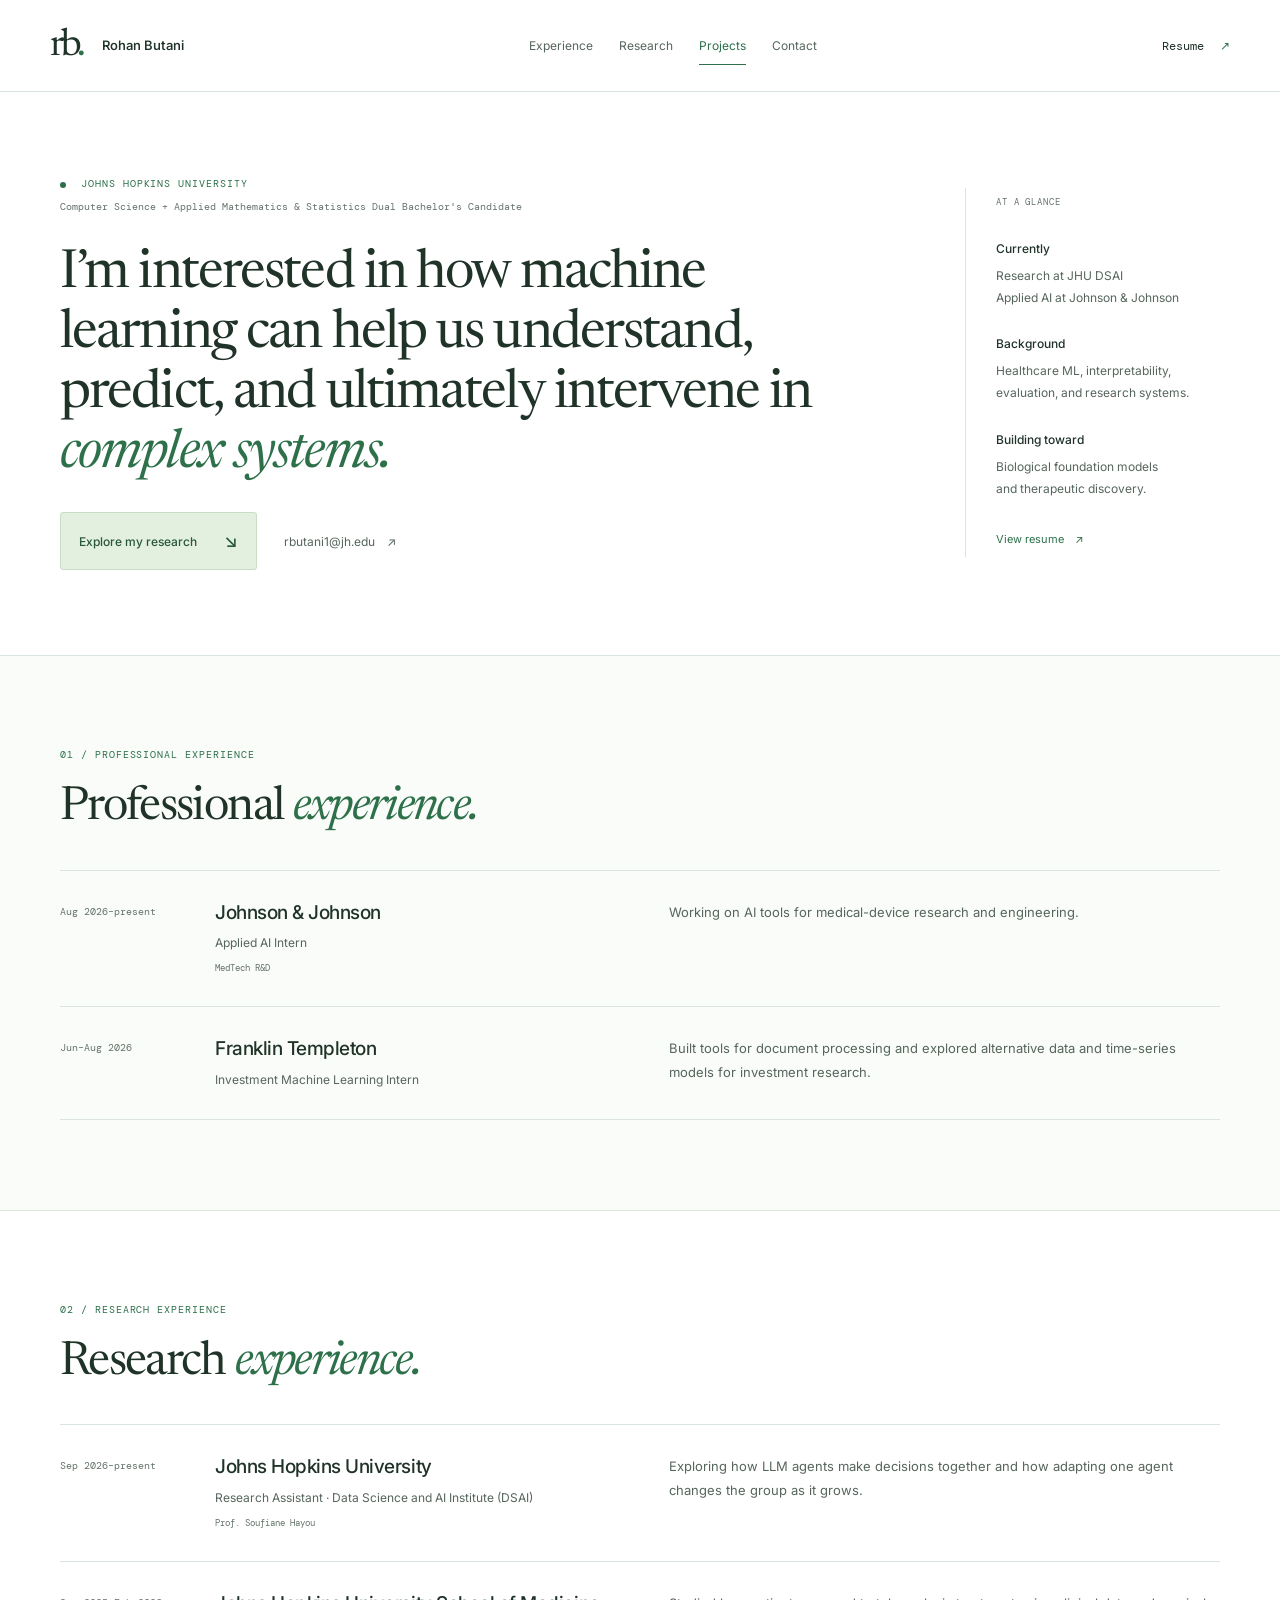
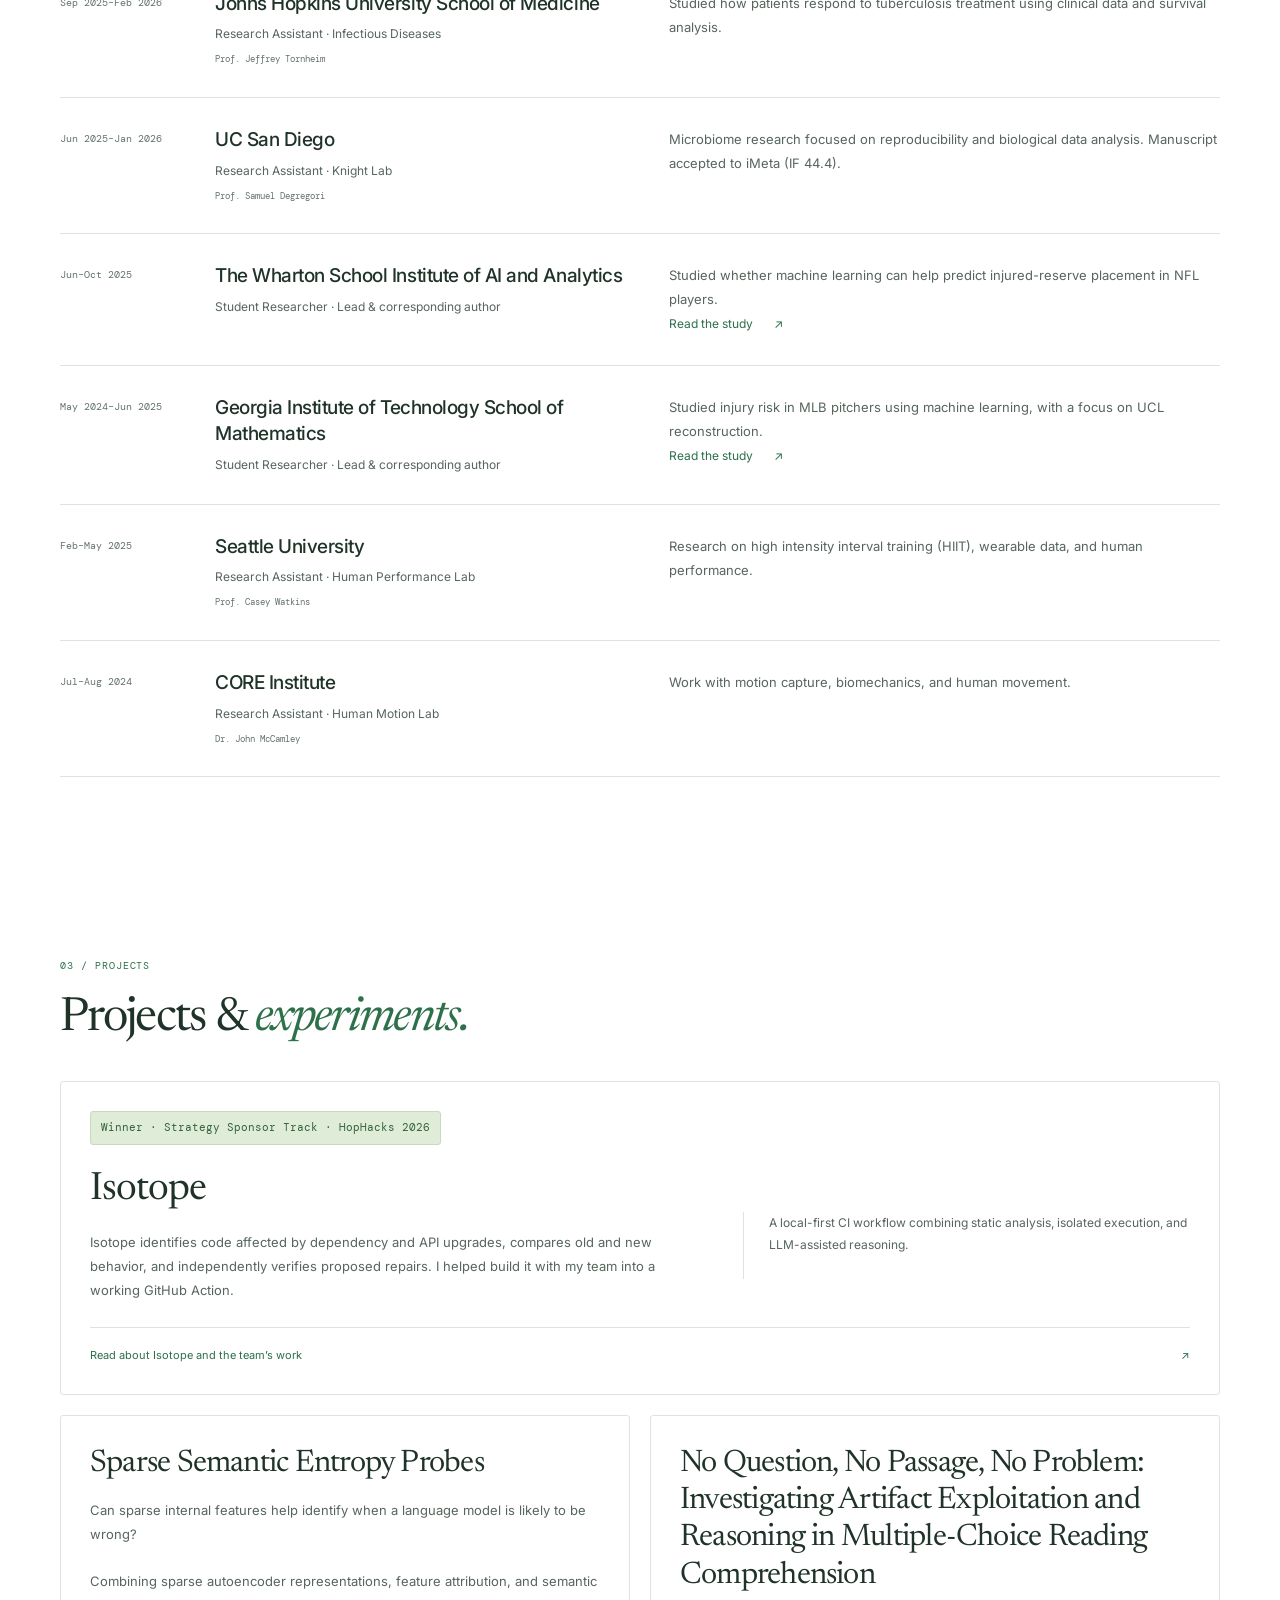
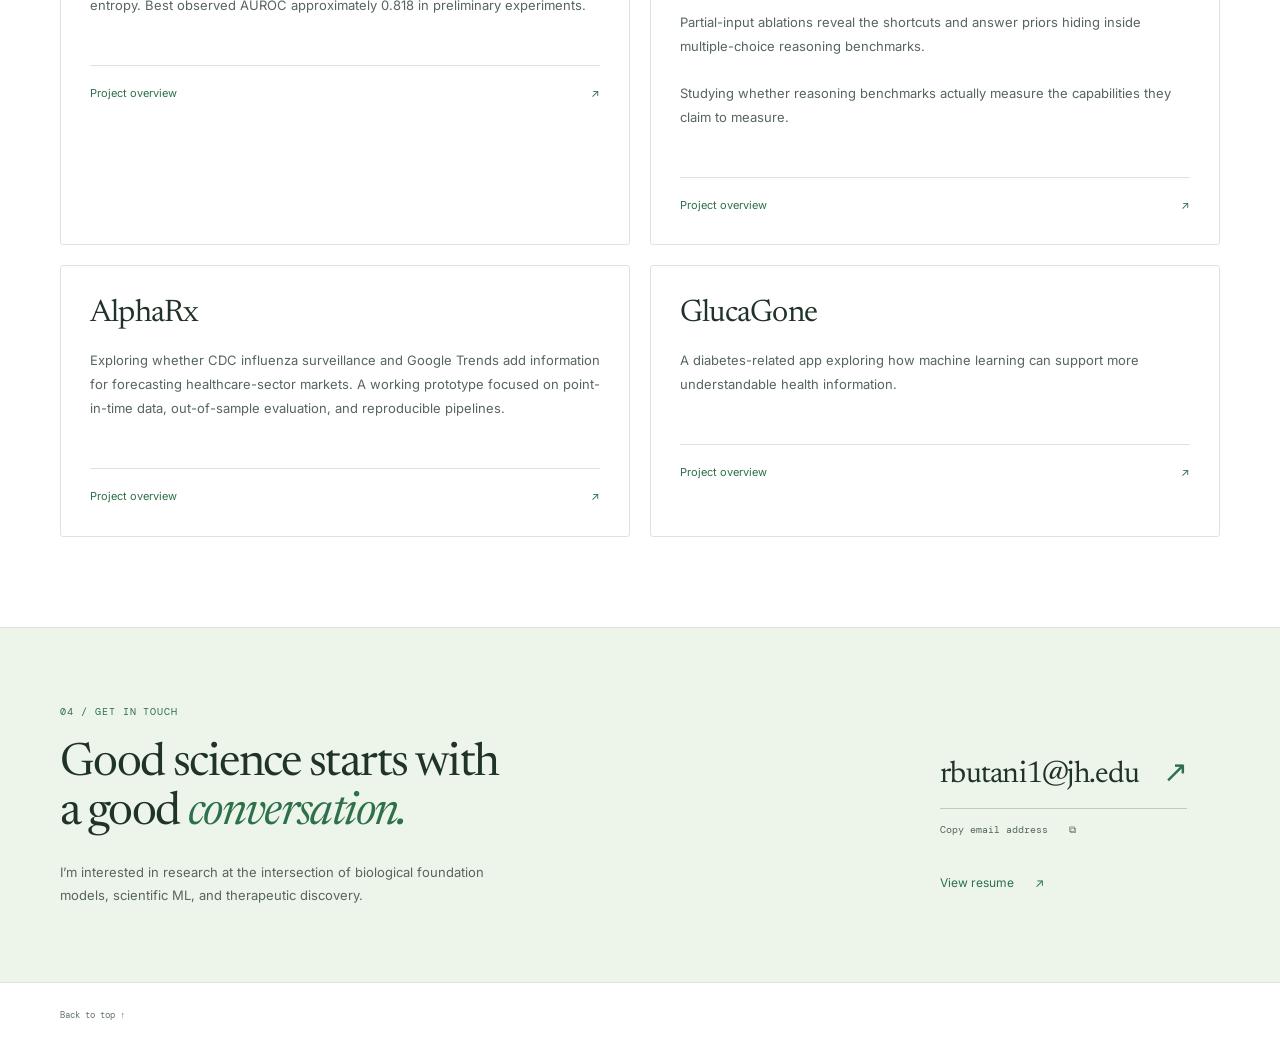
==== index.html @ 7f0767ca "Remove project status labels and match Isotope card background" ====
<!doctype html>
<html lang="en">
<head>
  <meta charset="utf-8">
  <meta name="viewport" content="width=device-width, initial-scale=1">
  <meta name="theme-color" content="#ffffff">
  <meta name="description" content="Rohan Butani — Johns Hopkins researcher and ML engineer building toward biological foundation models, scientific machine learning, and AI-driven therapeutic discovery.">
  <meta property="og:title" content="Rohan Butani · Machine learning for scientific discovery">
  <meta property="og:description" content="Research and projects at the intersection of machine learning and biology.">
  <meta property="og:type" content="website">
  <title>Rohan Butani · Machine learning for scientific discovery</title>
  <link rel="icon" href="favicon.svg" type="image/svg+xml">
  <link rel="preconnect" href="https://fonts.googleapis.com">
  <link rel="preconnect" href="https://fonts.gstatic.com" crossorigin>
  <link href="https://fonts.googleapis.com/css2?family=DM+Mono:wght@400;500&family=Inter:wght@400;450;500;550;600;650&family=Newsreader:ital,wght@0,400;0,450;0,500;1,400;1,450&display=swap" rel="stylesheet">
  <link rel="stylesheet" href="styles.css">
  <script src="app.js" defer></script>
  <noscript><style>.filters,.copy-email,.menu-toggle{display:none}@media(max-width:680px){.site-header{height:auto;flex-wrap:wrap;padding-block:15px}.main-nav{display:flex;position:static;order:3;width:100%;flex-wrap:wrap;box-shadow:none}.main-nav a{padding:6px 8px}.cv-link{margin-left:auto}}</style></noscript>
</head>
<body>
  <a class="skip-link" href="#main">Skip to content</a>
  <header class="site-header">
    <a class="identity" href="./" aria-label="Rohan Butani home"><span class="monogram">rb<span>.</span></span><span class="identity-text">Rohan Butani</span></a>
    <button class="menu-toggle" type="button" aria-expanded="false" aria-controls="main-nav">Menu <span>+</span></button>
    <nav class="main-nav" id="main-nav" aria-label="Main navigation"><a href="#professional-experience">Experience</a><a href="#experience">Research</a><a href="#projects">Projects</a><a href="#contact">Contact</a></nav>
    <a class="resume-link" href="Rohan_Butani_Research_Resume.pdf" target="_blank" rel="noopener">Resume <span aria-hidden="true">↗</span></a>
  </header>

  <main id="main">
    <section class="hero section-wrap" aria-labelledby="hero-title">
      <div class="hero-copy">
        <p class="eyebrow institution"><span class="status-dot"></span> Johns Hopkins University</p>
        <p class="hero-discipline mono">Computer Science + Applied Mathematics & Statistics Dual Bachelor's Candidate</p>
        <h1 id="hero-title">I’m interested in how machine learning can help us understand, predict, and ultimately intervene in <em>complex systems.</em></h1>
        <div class="hero-actions"><a class="button button-primary" href="#experience">Explore my research <span aria-hidden="true">↘</span></a><a class="email-link" href="mailto:rbutani1@jh.edu">rbutani1@jh.edu <span aria-hidden="true">↗</span></a></div>
      </div>
      <aside class="hero-profile" aria-label="At a glance">
        <p class="eyebrow">At a glance</p>
        <div><h2>Currently</h2><p>Research at JHU DSAI<br>Applied AI at Johnson & Johnson</p></div>
        <div><h2>Background</h2><p>Healthcare ML, interpretability,<br>evaluation, and research systems.</p></div>
        <div><h2>Building toward</h2><p>Biological foundation models<br>and therapeutic discovery.</p></div>
        <a href="Rohan_Butani_Research_Resume.pdf" target="_blank" rel="noopener">View resume <span aria-hidden="true">↗</span></a>
      </aside>
    </section>

    <section class="section professional-section" id="professional-experience" aria-labelledby="professional-title"><div class="section-wrap">
      <div class="section-intro"><div><p class="eyebrow section-label">01 / Professional experience</p><h2 id="professional-title">Professional <em>experience.</em></h2></div></div>
      <div class="timeline">
        <article class="timeline-item"><div class="timeline-date mono">Aug 2026–present</div><div class="timeline-org"><h3>Johnson & Johnson</h3><p>Applied AI Intern</p><span class="mono">MedTech R&D</span></div><div class="timeline-description"><p>Working on AI tools for medical-device research and engineering.</p></div></article>
        <article class="timeline-item"><div class="timeline-date mono">Jun–Aug 2026</div><div class="timeline-org"><h3>Franklin Templeton</h3><p>Investment Machine Learning Intern</p></div><div class="timeline-description"><p>Built tools for document processing and explored alternative data and time-series models for investment research.</p></div></article>
      </div>
    </div></section>

    <section class="section section-wrap" id="experience" aria-labelledby="research-experience-title">
      <div class="section-intro"><div><p class="eyebrow section-label">02 / Research experience</p><h2 id="research-experience-title">Research <em>experience.</em></h2></div></div>
      <div class="timeline">
        <article class="timeline-item"><div class="timeline-date mono">Sep 2026–present</div><div class="timeline-org"><h3>Johns Hopkins University</h3><p>Research Assistant · Data Science and AI Institute (DSAI)</p><span class="mono">Prof. Soufiane Hayou</span></div><div class="timeline-description"><p>Exploring how LLM agents make decisions together and how adapting one agent changes the group as it grows.</p></div></article>
        <article class="timeline-item"><div class="timeline-date mono">Sep 2025–Feb 2026</div><div class="timeline-org"><h3>Johns Hopkins University School of Medicine</h3><p>Research Assistant · Infectious Diseases</p><span class="mono">Prof. Jeffrey Tornheim</span></div><div class="timeline-description"><p>Studied how patients respond to tuberculosis treatment using clinical data and survival analysis.</p></div></article>
        <article class="timeline-item"><div class="timeline-date mono">Jun 2025–Jan 2026</div><div class="timeline-org"><h3>UC San Diego</h3><p>Research Assistant · Knight Lab</p><span class="mono">Prof. Samuel Degregori</span></div><div class="timeline-description"><p>Microbiome research focused on reproducibility and biological data analysis. Manuscript accepted to iMeta (IF 44.4).</p></div></article>
        <article class="timeline-item"><div class="timeline-date mono">Jun–Oct 2025</div><div class="timeline-org"><h3>The Wharton School Institute of AI and Analytics</h3><p>Student Researcher · Lead & corresponding author</p></div><div class="timeline-description"><p>Studied whether machine learning can help predict injured-reserve placement in NFL players.</p><p><a class="text-link" href="work/nfl/">Read the study <span aria-hidden="true">↗</span></a></p></div></article>
        <article class="timeline-item"><div class="timeline-date mono">May 2024–Jun 2025</div><div class="timeline-org"><h3>Georgia Institute of Technology School of Mathematics</h3><p>Student Researcher · Lead & corresponding author</p></div><div class="timeline-description"><p>Studied injury risk in MLB pitchers using machine learning, with a focus on UCL reconstruction.</p><p><a class="text-link" href="work/ucl/">Read the study <span aria-hidden="true">↗</span></a></p></div></article>
        <article class="timeline-item"><div class="timeline-date mono">Feb–May 2025</div><div class="timeline-org"><h3>Seattle University</h3><p>Research Assistant · Human Performance Lab</p><span class="mono">Prof. Casey Watkins</span></div><div class="timeline-description"><p>Research on high intensity interval training (HIIT), wearable data, and human performance.</p></div></article>
        <article class="timeline-item"><div class="timeline-date mono">Jul–Aug 2024</div><div class="timeline-org"><h3>CORE Institute</h3><p>Research Assistant · Human Motion Lab</p><span class="mono">Dr. John McCamley</span></div><div class="timeline-description"><p>Work with motion capture, biomechanics, and human movement.</p></div></article>
      </div>
    </section>

    <section class="section section-wrap" id="projects" aria-labelledby="projects-title">
      <div class="section-intro"><div><p class="eyebrow section-label">03 / Projects</p><h2 id="projects-title">Projects & <em>experiments.</em></h2></div></div>
      <div class="build-grid">
        <a class="build-card build-featured" href="projects/isotope/">
          <div class="build-top"><span class="award">Winner · Strategy Sponsor Track · HopHacks 2026</span></div>
          <div><h3>Isotope</h3><p>Isotope identifies code affected by dependency and API upgrades, compares old and new behavior, and independently verifies proposed repairs. I helped build it with my team into a working GitHub Action.</p></div>
          <div class="build-details"><p>A local-first CI workflow combining static analysis, isolated execution, and LLM-assisted reasoning.</p></div>
          <span class="build-link">Read about Isotope and the team’s work <span aria-hidden="true">↗</span></span>
        </a>

        <a class="build-card" href="work/entropy/"><h3>Sparse Semantic Entropy Probes</h3><p>Can sparse internal features help identify when a language model is likely to be wrong?</p><p>Combining sparse autoencoder representations, feature attribution, and semantic entropy. Best observed AUROC approximately 0.818 in preliminary experiments.</p><span class="build-link">Project overview <span aria-hidden="true">↗</span></span></a>
        <a class="build-card" href="work/ablations/"><h3>No Question, No Passage, No Problem: Investigating Artifact Exploitation and Reasoning in Multiple-Choice Reading Comprehension</h3><p>Partial-input ablations reveal the shortcuts and answer priors hiding inside multiple-choice reasoning benchmarks.</p><p>Studying whether reasoning benchmarks actually measure the capabilities they claim to measure.</p><span class="build-link">Project overview <span aria-hidden="true">↗</span></span></a>
        <a class="build-card" href="projects/alpharx/"><h3>AlphaRx</h3><p>Exploring whether CDC influenza surveillance and Google Trends add information for forecasting healthcare-sector markets. A working prototype focused on point-in-time data, out-of-sample evaluation, and reproducible pipelines.</p><span class="build-link">Project overview <span aria-hidden="true">↗</span></span></a>
        <a class="build-card" href="projects/glucagone/"><h3>GlucaGone</h3><p>A diabetes-related app exploring how machine learning can support more understandable health information.</p><span class="build-link">Project overview <span aria-hidden="true">↗</span></span></a>
      </div>
    </section>

    <section class="section now-section" id="now" aria-labelledby="now-title" hidden><div class="section-wrap now-layout"><div class="now-intro"><p class="eyebrow section-label">04 / Now <span class="status-dot"></span></p><h2 id="now-title">Currently <em>learning.</em></h2><p>What I’m learning and building right now. A record of direction, alongside the completed work.</p><div class="now-stamp mono"><span class="status-dot"></span> Field notes / September 2026</div><p class="now-context">On a gap/co-op period in 2026.<br>Johns Hopkins · expected graduation May 2028.</p></div><div class="now-items"><article><span class="mono">01</span><div><h3>Biological foundation models</h3><p>Protein sequence and structure representations, embeddings, probing, adaptation, and evaluation.</p></div><span class="now-marker" aria-hidden="true">↗</span></article><article><span class="mono">02</span><div><h3>Generative modeling for biology</h3><p>Diffusion, flow matching, constrained sampling, inverse folding, and the objectives behind useful designs.</p></div><span class="now-marker" aria-hidden="true">↗</span></article><article><span class="mono">03</span><div><h3>Scientific compute</h3><p>Running multi-agent experiments on JHU-ARCH with GPU allocation, distributed inference, and reproducible evaluation workflows.</p></div><span class="now-marker" aria-hidden="true">↗</span></article><article><span class="mono">04</span><div><h3>Developing research taste</h3><p>Reading for assumptions, evaluation design, failure modes, and the experiment that should come next.</p></div><span class="now-marker" aria-hidden="true">↗</span></article></div></div></section>

    <section class="section section-wrap" id="notes" aria-labelledby="notes-title" hidden><div class="section-intro"><div><p class="eyebrow section-label">06 / Research notebook</p><h2 id="notes-title">Things worth <em>explaining.</em></h2></div><p class="intro-description">Working notes on papers, representations, and questions I want to understand more deeply.</p></div><div class="notes-grid"><a class="note-card" href="notes/protein-language-models/"><span class="eyebrow">Note 001 <span>Concept sketch</span></span><h3>What does a protein language model actually learn?</h3><p>Sequence statistics, evolutionary constraints, and what it means for a representation to be useful.</p><span class="note-bottom mono">Biological foundation models <b>↗</b></span></a><a class="note-card" href="notes/prediction-intervention/"><span class="eyebrow">Note 002 <span>Concept sketch</span></span><h3>From prediction to intervention in biological ML</h3><p>When does a better prediction become a better experiment, hypothesis, or therapeutic decision?</p><span class="note-bottom mono">AI for therapeutics <b>↗</b></span></a><a class="note-card" href="notes/interpretability-biology/"><span class="eyebrow">Note 003 <span>Research question</span></span><h3>Mechanistic interpretability outside language models</h3><p>Which ideas from sparse features and representation probing might transfer to biological models?</p><span class="note-bottom mono">Interpretability <b>↗</b></span></a></div><details class="other-questions"><summary><span class="eyebrow">Another open thread</span> How does adaptation propagate through multi-agent systems? <span aria-hidden="true">+</span></summary><p>At JHU DSAI with Prof. Soufiane Hayou, I’m designing experiments to study how targeted agent adaptations propagate through group decision-making and information diffusion, and how those effects change with communication protocols and agent population size.</p></details></section>



    <section class="contact-section" id="contact" aria-labelledby="contact-title"><div class="section-wrap"><p class="eyebrow section-label">04 / Get in touch</p><div class="contact-layout"><div><h2 id="contact-title">Good science starts with<br>a good <em>conversation.</em></h2><p>I’m interested in research at the intersection of biological foundation models, scientific ML, and therapeutic discovery.</p></div><div class="contact-actions"><a href="mailto:rbutani1@jh.edu" class="contact-email">rbutani1@jh.edu <span aria-hidden="true">↗</span></a><button class="copy-email mono" type="button">Copy email address <span aria-hidden="true">⧉</span></button><span class="copy-feedback" role="status"></span><a href="Rohan_Butani_Research_Resume.pdf" target="_blank" rel="noopener" class="text-link">View resume <span aria-hidden="true">↗</span></a></div></div></div></section>
  </main>
  <footer class="site-footer section-wrap"><a href="#main">Back to top ↑</a></footer>
</body>
</html>
---- styles.css ----
:root {
  --bg: #ffffff;
  --bg-soft: #f4f8f3;
  --panel: #edf5eb;
  --text: #203329;
  --muted: #56665c;
  --dim: #647369;
  --mint: #2d704a;
  --line: #dce5dd;
  --serif: 'Newsreader', Georgia, serif;
  --sans: 'Inter', Arial, sans-serif;
  --mono: 'DM Mono', monospace;
}
* { box-sizing: border-box; }
[hidden] { display: none !important; }
html { scroll-behavior: smooth; scroll-padding-top: 95px; }
body { margin: 0; background: var(--bg); color: var(--text); font: 14px/1.75 var(--sans); -webkit-font-smoothing: antialiased; }
a { color: inherit; text-decoration: none; }
button { border: 0; background: none; color: inherit; font: inherit; cursor: pointer; }
a, button { -webkit-tap-highlight-color: transparent; }
::selection { background: #dcefd6; color: var(--text); }
:focus-visible { outline: 2px solid var(--mint); outline-offset: 5px; }
h1, h2, h3, p { margin: 0; }
h1, h2 { font-family: var(--serif); font-weight: 400; letter-spacing: -.035em; line-height: 1.08; }
h2 { font-size: 47px; }
h3 { font-size: 20px; font-weight: 500; line-height: 1.4; letter-spacing: -.025em; }
em { color: var(--mint); font-weight: 400; }
.section-wrap { width: min(1160px, calc(100% - 100px)); margin-inline: auto; }
.section { padding-block: 90px; }
.eyebrow, .mono, .tags { font-family: var(--mono); font-weight: 400; }
.eyebrow { font-size: 10px; text-transform: uppercase; letter-spacing: .095em; line-height: 1.7; }
.mono { font-size: 11px; }
.muted { color: var(--muted); }
.section-label { color: var(--mint); margin-bottom: 20px; }
.status-dot { display: inline-block; width: 6px; height: 6px; border-radius: 50%; background: var(--mint); vertical-align: middle; margin-right: 8px; }
.skip-link { position: fixed; z-index: 100; top: -100px; left: 20px; padding: 12px 20px; background: var(--panel); color: var(--text); }
.skip-link:focus { top: 12px; }

/* Navigation */
.site-header { height: 92px; padding-inline: 50px; display: flex; align-items: center; justify-content: space-between; gap: 25px; position: sticky; top: 0; z-index: 20; background: #fffffff5; backdrop-filter: blur(12px); border-bottom: 1px solid var(--line); }
.identity { display: flex; align-items: center; gap: 15px; white-space: nowrap; }
.monogram { font: 38px/1 var(--serif); letter-spacing: -4px; padding-right: 5px; }
.monogram span { color: var(--mint); }
.identity-text { font-size: 13px; font-weight: 550; line-height: 1.7; }
.identity-text small { display: block; color: var(--dim); font: 9px/1.5 var(--mono); }
.main-nav { display: flex; align-items: center; gap: 26px; }
.main-nav a { padding: 8px 0; color: var(--muted); font-size: 12px; border-bottom: 1px solid transparent; }
.main-nav a:hover, .main-nav a.active { color: var(--mint); border-color: var(--mint); }
.resume-link { font: 12px var(--mono); }
.resume-link span { color: var(--mint); margin-left: 9px; }
.menu-toggle { display: none; }

/* Introduction */
.hero { display: grid; grid-template-columns: minmax(0, 1fr) 255px; align-items: center; gap: 80px; padding-block: 83px 85px; }
.institution { color: var(--mint); }
.hero-discipline { font-size: 10px; color: var(--dim); margin-top: 6px; }
.hero h1 { font-size: clamp(50px, 4.2vw, 60px); line-height: 1.12; margin: 28px 0 24px; max-width: 770px; }
.hero h1 em { display: inline; }
.hero-description { max-width: 640px; color: var(--muted); font-size: 15px; line-height: 1.85; }
.hero-actions { display: flex; align-items: center; flex-wrap: wrap; gap: 27px; margin-top: 28px; }
.button { display: inline-flex; align-items: center; gap: 27px; padding: 12px 18px; border: 1px solid #c9dec5; font-size: 12px; font-weight: 500; border-radius: 3px; }
.button-primary { background: #e4f0df; color: #27583b; }
.button-primary:hover { background: #d6e9cf; }
.button span { font-size: 18px; }
.email-link { font-size: 12px; color: var(--muted); }
.email-link span { margin-left: 9px; }
.hero-direction { margin-top: 28px; padding-left: 15px; border-left: 2px solid #bad5b2; }
.hero-direction .eyebrow { font-size: 9px; color: var(--dim); }
.hero-direction p { font-size: 12px; margin-top: 4px; }
.hero-direction p span { padding-inline: 4px; color: var(--mint); }
.hero-profile { border-left: 1px solid var(--line); padding: 6px 0 6px 30px; }
.hero-profile > .eyebrow { color: var(--dim); font-size: 9px; margin-bottom: 29px; }
.hero-profile > div { margin-bottom: 26px; }
.hero-profile h2 { font: 500 12px/1.5 var(--sans); letter-spacing: 0; margin-bottom: 7px; }
.hero-profile p { font-size: 12px; color: var(--muted); line-height: 1.85; }
.hero-profile > a { font-size: 11px; color: var(--mint); }
.hero-profile > a span { margin-left: 8px; }

/* Research and projects */
.section-intro { display: flex; align-items: flex-end; justify-content: space-between; gap: 55px; margin-bottom: 36px; }
.intro-description { max-width: 360px; color: var(--muted); font-size: 13px; line-height: 1.85; }
.work-section { border-block: 1px solid var(--line); background: var(--bg-soft); }
.filter-bar { display: flex; align-items: center; justify-content: space-between; gap: 20px; margin-bottom: 22px; padding-bottom: 18px; border-bottom: 1px solid var(--line); }
.filters { display: flex; gap: 8px; }
.filter { padding: 7px 13px; border: 1px solid transparent; color: var(--muted); border-radius: 3px; font-size: 11px; }
.filter.active { color: var(--mint); background: #e1eedc; border-color: #c7ddc0; }
.filter:hover { color: var(--mint); }
.filter span { font: 9px var(--mono); margin-left: 7px; }
#work-count { font-size: 10px; color: var(--dim); }
.work-grid { display: grid; grid-template-columns: 1fr 1fr; gap: 20px; }
.project-card { display: block; border: 1px solid var(--line); background: var(--bg); border-radius: 3px; transition: border-color .2s, box-shadow .2s; }
.project-card:hover { border-color: #9cbd99; box-shadow: 0 4px 16px #20332906; }
.project-card[hidden] { display: none; }
.project-content { padding: 29px; }
.project-top { display: flex; align-items: center; justify-content: space-between; gap: 18px; margin-bottom: 23px; }
.project-top .eyebrow { font-size: 9px; color: var(--mint); letter-spacing: .06em; }
.project-arrow { color: var(--mint); font-size: 21px; line-height: 1; }
.project-content h3 { font: 400 29px/1.18 var(--serif); letter-spacing: -.025em; margin-bottom: 17px; }
.project-content > p { font-size: 13px; color: var(--muted); line-height: 1.85; margin-bottom: 23px; }
.project-metrics { display: flex; flex-wrap: wrap; gap: 32px; padding-block: 4px 22px; }
.project-metrics strong { font: 400 26px/1 var(--serif); }
.project-metrics strong span { font-size: 18px; }
.project-metrics small { display: block; color: var(--dim); font-size: 10px; margin-top: 7px; }
.tags { display: flex; flex-wrap: wrap; gap: 6px; color: var(--muted); font-size: 9px; line-height: 1.5; }
.tags span { padding: 4px 7px; background: #f5f8f3; border: 1px solid var(--line); border-radius: 2px; }
.metric-note { display: block; color: var(--dim); font-size: 10px; margin-top: 12px; }
.build-grid { display: grid; grid-template-columns: 1fr 1fr; gap: 20px; }
.build-card { display: flex; flex-direction: column; border: 1px solid var(--line); padding: 29px; border-radius: 3px; transition: border-color .2s; }
.build-card:hover { border-color: #8eae87; }
.build-top { display: flex; justify-content: space-between; align-items: center; flex-wrap: wrap; gap: 12px; margin-bottom: 22px; }
.build-top .eyebrow { font-size: 9px; color: var(--mint); }
.build-card h3 { font: 400 31px/1.2 var(--serif); margin-bottom: 16px; }
.build-card p { color: var(--muted); font-size: 13px; line-height: 1.85; margin-bottom: 23px; }
.build-card .tags { margin-top: auto; }
.build-link { display: flex; justify-content: space-between; margin-top: 25px; padding-top: 18px; border-top: 1px solid var(--line); font-size: 11px; color: var(--mint); }
.build-featured { grid-column: 1 / -1; background: var(--bg); display: grid; grid-template-columns: 1.35fr 1fr; column-gap: 50px; }
.build-featured .build-top { grid-column: 1 / -1; }
.build-featured h3 { font-size: 39px; }
.build-featured .award { font: 11px/1.6 var(--mono); color: #32633d; background: #dfecd8; border: 1px solid #c7dabe; padding: 7px 10px; border-radius: 3px; }
.build-featured p { max-width: 630px; }
.build-featured .build-details { align-self: center; padding-left: 25px; border-left: 1px solid var(--line); }
.build-featured .build-details p { font-size: 12px; }
.build-featured .build-link { grid-column: 1 / -1; margin-top: 2px; }

/* Research and professional experience */
.timeline { border-top: 1px solid var(--line); }
.timeline-item { display: grid; grid-template-columns: 125px 1fr 1.3fr; gap: 30px; padding: 29px 0; border-bottom: 1px solid var(--line); }
.timeline-date { color: var(--dim); padding-top: 3px; font-size: 10px; }
.current-label { display: block; color: var(--mint); margin-top: 7px; font-size: 9px; }
.timeline-org h3 { font-size: 19px; margin-bottom: 6px; }
.timeline-org p { color: var(--muted); font-size: 12px; }
.timeline-org > .mono { display: block; color: var(--dim); font-size: 9px; margin-top: 8px; }
.timeline-description p { color: var(--muted); font-size: 13px; line-height: 1.85; }
.timeline-description .subtle { margin-top: 9px; font-size: 12px; }
.timeline-description .tags { margin-top: 12px; }
.professional-section { border-block: 1px solid var(--line); background: #fafcf9; }

/* Learning and notebook */
.now-section { background: var(--bg-soft); border-block: 1px solid var(--line); }
.now-layout { display: grid; grid-template-columns: 1fr 1.4fr; gap: 75px; }
.now-intro h2 { font-size: 49px; max-width: 320px; }
.now-intro > p:not(.eyebrow) { max-width: 310px; color: var(--muted); font-size: 13px; margin-top: 23px; }
.now-stamp { margin-top: 28px; color: var(--mint); font-size: 10px; }
.now-intro p.now-context { font: 10px/1.9 var(--mono); color: var(--dim); margin-top: 17px; }
.now-items article { display: grid; grid-template-columns: 23px 1fr 14px; gap: 18px; padding: 23px 0; border-bottom: 1px solid var(--line); }
.now-items article:first-child { padding-top: 0; }
.now-items article > .mono { color: var(--dim); font-size: 10px; padding-top: 3px; }
.now-items h3 { font-size: 18px; margin-bottom: 8px; }
.now-items p { font-size: 13px; color: var(--muted); margin-bottom: 11px; }
.now-topics { font-size: 9px; color: var(--dim); }
.now-marker { color: var(--mint); }
.notes-grid { display: grid; grid-template-columns: repeat(3, 1fr); gap: 27px; }
.note-card { display: flex; flex-direction: column; padding: 22px 0; border-block: 1px solid var(--line); }
.note-card:hover { border-color: var(--mint); }
.note-card > .eyebrow { display: flex; justify-content: space-between; gap: 10px; color: var(--mint); font-size: 9px; margin-bottom: 24px; }
.note-card > .eyebrow > span { color: var(--dim); text-transform: none; letter-spacing: 0; }
.note-card h3 { font: 400 27px/1.2 var(--serif); letter-spacing: -.02em; margin-bottom: 15px; }
.note-card p { color: var(--muted); font-size: 12px; line-height: 1.85; margin-bottom: 25px; }
.note-bottom { display: flex; justify-content: space-between; gap: 12px; margin-top: auto; font-size: 9px; color: var(--dim); }
.note-bottom b { font-size: 17px; font-weight: 400; color: var(--mint); }
.other-questions { margin-top: 30px; padding: 20px 0; border-bottom: 1px solid var(--line); }
summary { list-style: none; cursor: pointer; }
summary::-webkit-details-marker { display: none; }
.other-questions summary { display: flex; align-items: center; gap: 25px; font-size: 12px; color: var(--muted); }
.other-questions summary .eyebrow { font-size: 9px; color: var(--dim); flex-shrink: 0; }
.other-questions summary > span:last-child { margin-left: auto; color: var(--mint); font-size: 18px; }
.other-questions[open] summary > span:last-child { transform: rotate(45deg); }
.other-questions p { max-width: 780px; font-size: 13px; color: var(--muted); margin-top: 22px; }
.manifesto { padding-block: 55px; border-block: 1px solid var(--line); }
.manifesto > .eyebrow { color: var(--dim); }
.manifesto blockquote { max-width: 940px; margin: 22px 0; font: 400 32px/1.4 var(--serif); letter-spacing: -.02em; }
.manifesto-signature { color: var(--dim); font-size: 10px; }
.manifesto-signature span { padding-inline: 10px; }
.foundations { display: grid; grid-template-columns: 1fr 1fr; gap: 70px; }
.foundations h3 { font-size: 23px; margin-bottom: 14px; }
.foundations p { font-size: 13px; color: var(--muted); margin-bottom: 15px; }
.foundations .mono { font-size: 10px; }
.foundations .education-interests { font-size: 12px; color: var(--dim); margin-top: 21px; }
.toolkit { display: grid; gap: 22px; }
.toolkit .eyebrow { display: block; font-size: 9px; color: var(--dim); margin-bottom: 7px; }
.toolkit p { margin: 0; font-size: 12px; }

/* Contact */
.contact-section { border-block: 1px solid var(--line); background: var(--panel); padding-block: 75px; }
.contact-layout { display: flex; justify-content: space-between; align-items: center; gap: 60px; }
.contact-layout h2 { font-size: 46px; }
.contact-layout p { max-width: 450px; color: var(--muted); font-size: 13px; margin-top: 22px; }
.contact-actions { min-width: 280px; display: flex; flex-direction: column; align-items: flex-start; }
.contact-email { font: 30px/1.5 var(--serif); letter-spacing: -.025em; border-bottom: 1px solid #b9ceb3; padding-bottom: 10px; white-space: nowrap; }
.contact-email span { margin-left: 18px; color: var(--mint); }
.copy-email { color: var(--muted); font-size: 10px; padding: 12px 0; }
.copy-email span { margin-left: 15px; }
.copy-feedback { min-height: 22px; max-width: 300px; color: var(--mint); font-size: 10px; }
.text-link { color: var(--mint); font-size: 12px; }
.text-link span { margin-left: 18px; }
.site-footer { display: flex; align-items: center; justify-content: space-between; gap: 25px; padding-block: 25px; color: var(--dim); font: 9px/1.6 var(--mono); }

/* Project and notebook pages */
.detail-nav { color: var(--muted); font-size: 12px; }
.detail-main { max-width: 920px; min-height: 70vh; padding-block: 55px 80px; }
.back-link { display: inline-block; margin-bottom: 40px; color: var(--muted); font: 11px var(--mono); }
.back-link:hover { color: var(--mint); }
.detail-main h1 { font-size: 62px; max-width: 870px; margin: 22px 0; }
.detail-subtitle { font-size: 17px; color: var(--muted); max-width: 750px; line-height: 1.85; }
.detail-meta { display: flex; flex-wrap: wrap; gap: 12px 30px; color: var(--dim); font: 11px/1.7 var(--mono); padding: 22px 0; margin: 30px 0; border-block: 1px solid var(--line); }
.detail-body { max-width: 750px; }
.detail-body h2 { font: 500 23px/1.4 var(--sans); letter-spacing: -.025em; margin: 35px 0 16px; }
.detail-body p, .detail-body li { font-size: 14px; line-height: 1.9; color: var(--muted); }
.detail-body p { margin-bottom: 17px; }
.detail-body strong { color: var(--text); font-weight: 550; }
.detail-body ul, .detail-body ol { padding-left: 22px; }
.detail-body li { padding-left: 5px; margin-bottom: 9px; }
.detail-body a { color: var(--mint); text-decoration: underline; text-underline-offset: 4px; overflow-wrap: anywhere; }
.detail-body blockquote { font: 26px/1.5 var(--serif); margin: 28px 0; padding: 15px 24px; border-left: 2px solid #abcba0; background: var(--bg-soft); }
.detail-body .callout { padding: 22px; margin: 25px 0; background: var(--bg-soft); border: 1px solid var(--line); }
.detail-body .callout p:last-child { margin-bottom: 0; }
.detail-body table { width: 100%; border-collapse: collapse; font-size: 13px; margin: 22px 0; }
.detail-body th, .detail-body td { padding: 12px 10px; text-align: left; border-bottom: 1px solid var(--line); }
.detail-body th { font-weight: 500; }
.detail-body td { color: var(--muted); }
.detail-body code { font: 12px var(--mono); color: var(--mint); overflow-wrap: anywhere; }
.detail-end { display: flex; justify-content: space-between; flex-wrap: wrap; gap: 22px; margin-top: 50px; padding-top: 25px; border-top: 1px solid var(--line); }
.detail-end a { font-size: 12px; color: var(--mint); }

/* Curriculum vitae */
.cv-main { max-width: 900px; padding-block: 50px 80px; }
.cv-top { display: flex; justify-content: space-between; align-items: flex-start; gap: 20px; }
.cv-main h1 { font-size: 62px; margin: 15px 0; }
.cv-main .cv-lead { color: var(--muted); font-size: 15px; }
.cv-main .cv-contact { color: var(--mint); font-size: 12px; margin-top: 15px; }
.cv-main h2 { font: 12px/1.4 var(--mono); text-transform: uppercase; letter-spacing: .08em; color: var(--mint); padding-bottom: 15px; border-bottom: 1px solid var(--line); margin: 35px 0 22px; }
.cv-entry { margin-bottom: 25px; }
.cv-entry h3 { font-size: 17px; }
.cv-entry p { color: var(--muted); font-size: 13px; margin-top: 6px; }
.cv-entry .cv-date { color: var(--dim); font: 11px/1.8 var(--mono); }
.print-button { flex-shrink: 0; border: 1px solid var(--line); background: var(--bg-soft); color: var(--mint); padding: 10px 15px; font-size: 11px; margin-top: 20px; }

@media (max-width: 1100px) {
  .section-wrap { width: calc(100% - 72px); }
  .site-header { padding-inline: 36px; gap: 20px; }
  .main-nav { gap: 20px; }
  .main-nav a { font-size: 11px; }
  .hero { gap: 40px; grid-template-columns: minmax(0, 1fr) 220px; }
  .hero h1 { font-size: 54px; }
  .hero-profile { padding-left: 24px; }
  .hero-profile p { font-size: 11px; }
  .timeline-item { grid-template-columns: 110px 1fr 1.2fr; gap: 22px; }
  .now-layout { gap: 45px; }
  .contact-layout { gap: 30px; }
  .contact-layout h2 { font-size: 40px; }
  .note-card h3 { font-size: 25px; }
}
@media (max-width: 850px) {
  .site-header { height: 80px; }
  .identity-text { display: none; }
  .hero { grid-template-columns: 1fr; gap: 40px; padding-block: 60px; }
  .hero h1 { max-width: 710px; font-size: 56px; }
  .hero-profile { display: grid; grid-template-columns: repeat(3, 1fr); gap: 20px; border-left: 0; border-top: 1px solid var(--line); padding: 25px 0 0; }
  .hero-profile > .eyebrow { grid-column: 1 / -1; margin: 0; }
  .hero-profile > div { margin: 0; }
  .hero-profile > a { grid-column: 1 / -1; }
  .section { padding-block: 70px; }
  h2 { font-size: 41px; }
  .section-intro { gap: 30px; }
  .intro-description { max-width: 290px; font-size: 12px; }
  .project-content, .build-card { padding: 24px; }
  .project-content h3 { font-size: 27px; }
  .project-top .eyebrow { font-size: 8px; }
  .tags { font-size: 8px; }
  .timeline-item { grid-template-columns: 100px 1fr; gap: 16px 25px; }
  .timeline-description { grid-column: 2; }
  .now-layout { gap: 35px; grid-template-columns: 1fr 1.2fr; }
  .now-intro h2 { font-size: 43px; }
  .notes-grid { gap: 20px; }
  .note-card > .eyebrow { flex-wrap: wrap; font-size: 8px; }
  .note-card h3 { font-size: 25px; }
  .note-bottom { font-size: 8px; }
  .contact-actions { min-width: 235px; }
  .contact-email { font-size: 26px; }
  .contact-email span { margin-left: 10px; }
  .detail-main h1 { font-size: 55px; }
}
@media (max-width: 680px) {
  html { scroll-padding-top: 85px; }
  .section-wrap { width: calc(100% - 40px); }
  .site-header { height: 75px; padding-inline: 20px; gap: 20px; }
  .identity { gap: 12px; }
  .identity-text { display: block; font-size: 12px; }
  .identity-text small { font-size: 8px; }
  .monogram { font-size: 34px; }
  .menu-toggle { display: block; margin-left: auto; padding: 10px 0; font: 10px var(--mono); }
  .menu-toggle span { color: var(--mint); margin-left: 4px; }
  .main-nav { display: none; position: absolute; left: 20px; right: 20px; top: 69px; padding: 12px; grid-template-columns: repeat(3, 1fr); gap: 4px; background: white; border: 1px solid var(--line); box-shadow: 0 12px 25px #2033290d; border-radius: 3px; }
  .main-nav.open { display: grid; }
  .main-nav a { padding: 12px 8px; font-size: 12px; }
  .resume-link { font-size: 11px; }
  .resume-link span { margin-left: 4px; }
  .hero { padding-block: 43px 48px; gap: 32px; }
  .institution { font-size: 9px; }
  .hero-discipline { font-size: 8px; }
  .hero h1 { font-size: clamp(40px, 9.5vw, 54px); margin-top: 25px; }
  .hero h1 em { display: inline; }
  .hero-description { font-size: 14px; }
  .hero-actions { gap: 20px; }
  .button { font-size: 11px; padding: 11px 14px; gap: 20px; }
  .email-link { font-size: 11px; }
  .hero-direction p { font-size: 11px; }
  .hero-profile { gap: 20px 18px; grid-template-columns: 1fr 1fr; }
  .hero-profile > div:last-of-type { grid-column: 1 / -1; }
  .hero-profile p { font-size: 12px; }
  .section { padding-block: 57px; }
  .section-label { font-size: 9px; margin-bottom: 17px; }
  h2 { font-size: 39px; }
  .section-intro { display: block; margin-bottom: 28px; }
  .intro-description { max-width: 460px; font-size: 13px; margin-top: 20px; }
  .filter-bar { gap: 10px; flex-wrap: wrap; }
  .filters { gap: 5px; }
  .filter { font-size: 10px; padding: 7px 10px; }
  #work-count { font-size: 9px; }
  .work-grid, .build-grid { grid-template-columns: 1fr; gap: 16px; }
  .project-content, .build-card { padding: 23px; }
  .project-top .eyebrow { font-size: 8px; }
  .project-content h3 { font-size: 28px; }
  .project-content > p { font-size: 13px; }
  .project-metrics { gap: 25px; }
  .project-metrics strong { font-size: 25px; }
  .project-metrics small { font-size: 9px; }
  .tags { font-size: 8px; }
  .build-featured { display: flex; }
  .build-featured .award { font-size: 9px; padding: 7px; }
  .build-featured .build-details { border: 0; padding: 0; align-self: stretch; }
  .build-featured .build-link { margin-top: 22px; }
  .build-top { gap: 14px; }
  .timeline-item { grid-template-columns: 1fr; gap: 11px; padding-block: 25px; }
  .timeline-date { display: flex; align-items: center; gap: 12px; padding: 0; }
  .current-label { margin: 0; }
  .timeline-description { grid-column: auto; }
  .timeline-org h3 { font-size: 20px; }
  .now-layout { grid-template-columns: 1fr; gap: 35px; }
  .now-intro h2 { max-width: none; font-size: 40px; }
  .now-intro > p:not(.eyebrow) { max-width: 430px; }
  .now-items article { gap: 12px; }
  .now-items h3 { font-size: 18px; }
  .notes-grid { grid-template-columns: 1fr; gap: 20px; }
  .note-card > .eyebrow { font-size: 9px; }
  .note-card h3 { font-size: 28px; }
  .note-card p { font-size: 13px; }
  .note-bottom { font-size: 9px; }
  .other-questions summary { flex-wrap: wrap; gap: 10px; position: relative; padding-right: 20px; }
  .other-questions summary .eyebrow { width: 100%; }
  .other-questions summary > span:last-child { position: absolute; right: 0; top: 10px; }
  .manifesto { padding-block: 40px; }
  .manifesto blockquote { font-size: 28px; }
  .manifesto-signature { font-size: 8px; }
  .manifesto-signature span { padding-inline: 5px; }
  .foundations { grid-template-columns: 1fr; gap: 28px; }
  .toolkit { border-top: 1px solid var(--line); padding-top: 27px; }
  .contact-section { padding-block: 55px; }
  .contact-layout { display: block; }
  .contact-layout h2 { font-size: 39px; }
  .contact-actions { margin-top: 32px; }
  .contact-email { font-size: 29px; }
  .contact-email span { margin-left: 30px; }
  .site-footer { flex-wrap: wrap; font-size: 8px; gap: 15px; }
  .footer-motto { display: none; }
  .site-footer > a { margin-left: auto; }
  .detail-nav { font-size: 10px; }
  .detail-main { padding-block: 35px 60px; }
  .back-link { font-size: 10px; margin-bottom: 30px; }
  .detail-main h1 { font-size: 43px; }
  .detail-subtitle { font-size: 15px; }
  .detail-meta { font-size: 10px; }
  .detail-body h2 { font-size: 21px; }
  .detail-body p, .detail-body li { font-size: 13px; }
  .detail-body blockquote { font-size: 24px; padding: 15px; }
  .detail-body th, .detail-body td { font-size: 12px; padding: 10px 7px; }
  .cv-main { padding-top: 30px; }
  .cv-top { display: block; }
  .cv-main h1 { font-size: 52px; }
}
@media (prefers-reduced-motion: reduce) {
  html { scroll-behavior: auto; }
  *, *::before, *::after { transition: none !important; animation: none !important; }
}
@media print {
  body { background: white; color: #111; }
  .site-header, .site-footer, .print-button, .skip-link { display: none; }
  .cv-main { width: 100%; max-width: none; padding: 0; }
  .cv-main h1 { font-size: 35px; }
  .cv-main h2 { font-size: 11px; color: #174936; margin: 24px 0 12px; border-color: #bbb; break-after: avoid; }
  .cv-main .eyebrow { color: #174936; }
  .cv-main .cv-lead { font-size: 12px; color: #333; }
  .cv-main .cv-contact, .cv-entry p, .cv-entry .cv-date { color: #333; font-size: 10px; }
  .cv-entry { break-inside: avoid; margin-bottom: 16px; }
  .cv-entry h3 { font-size: 13px; }
  .cv-top { display: block; }
  a { color: inherit; }
  @page { margin: 16mm; }
}
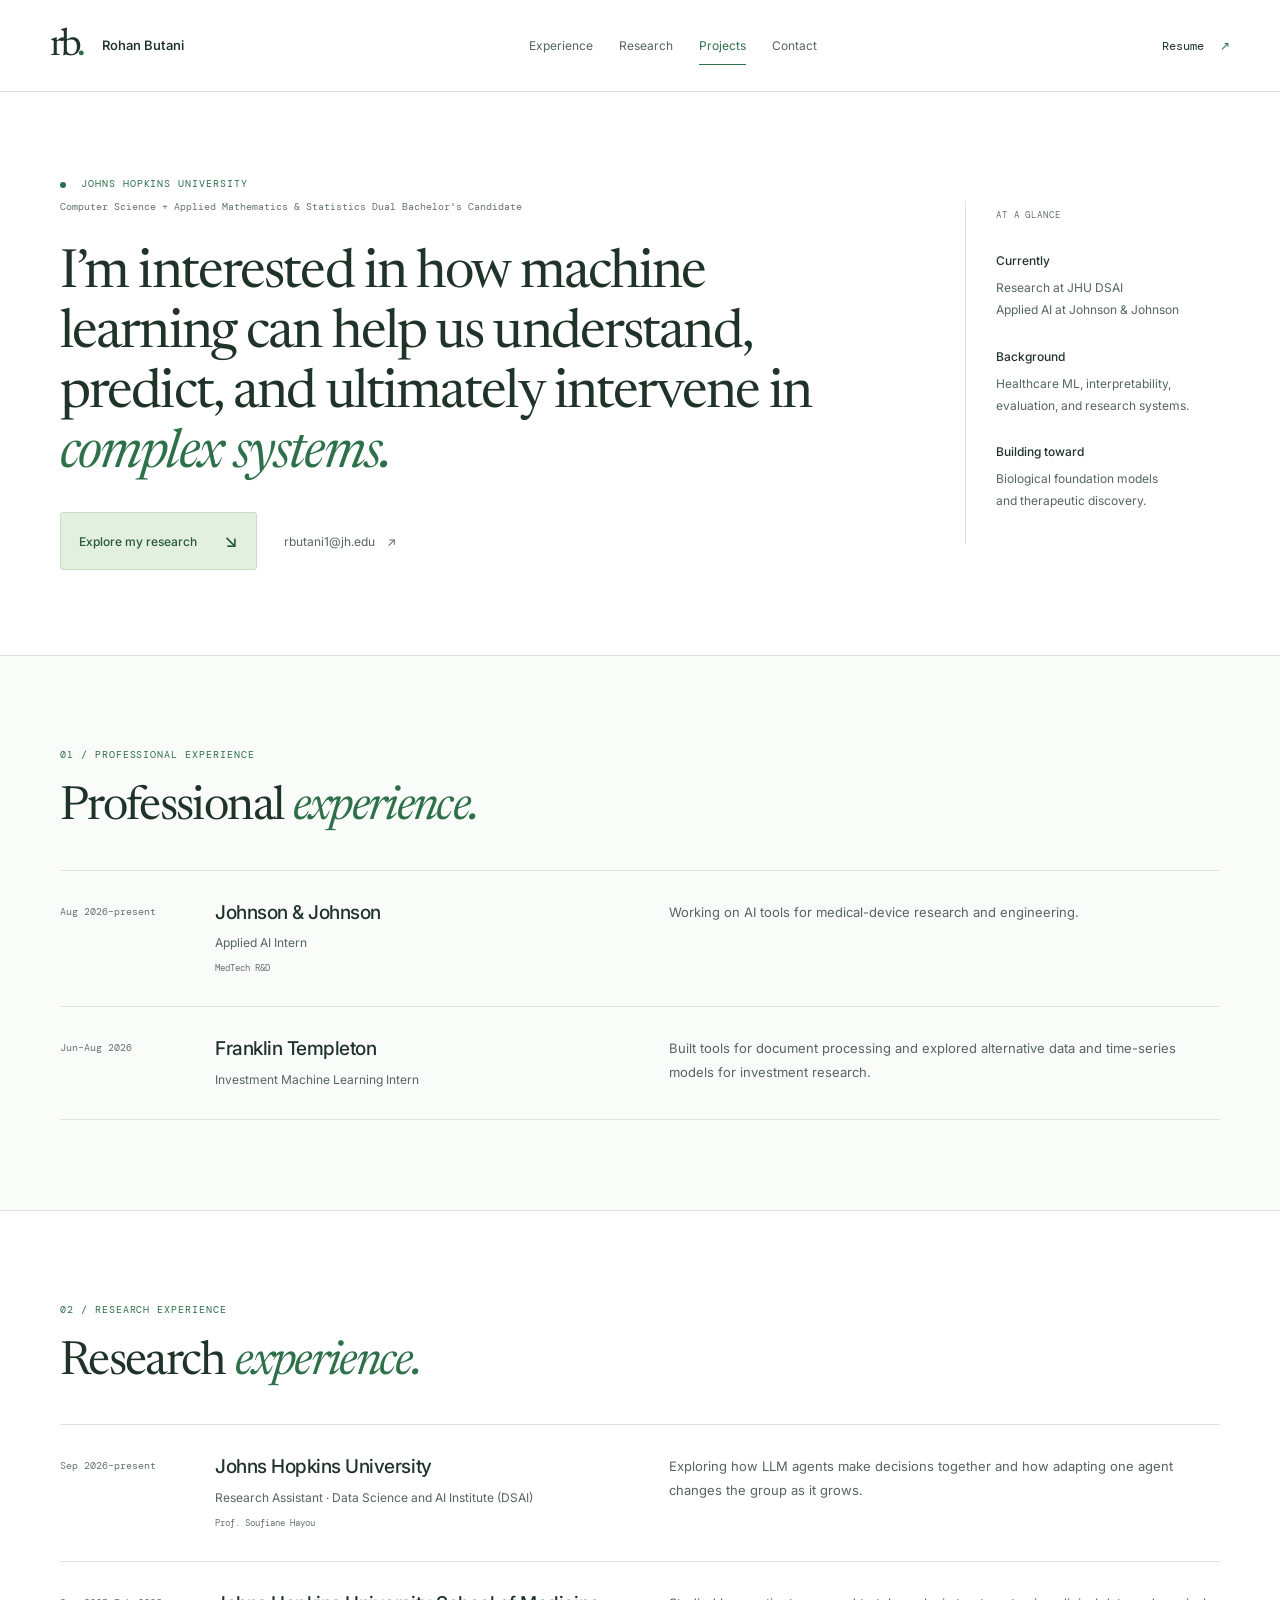
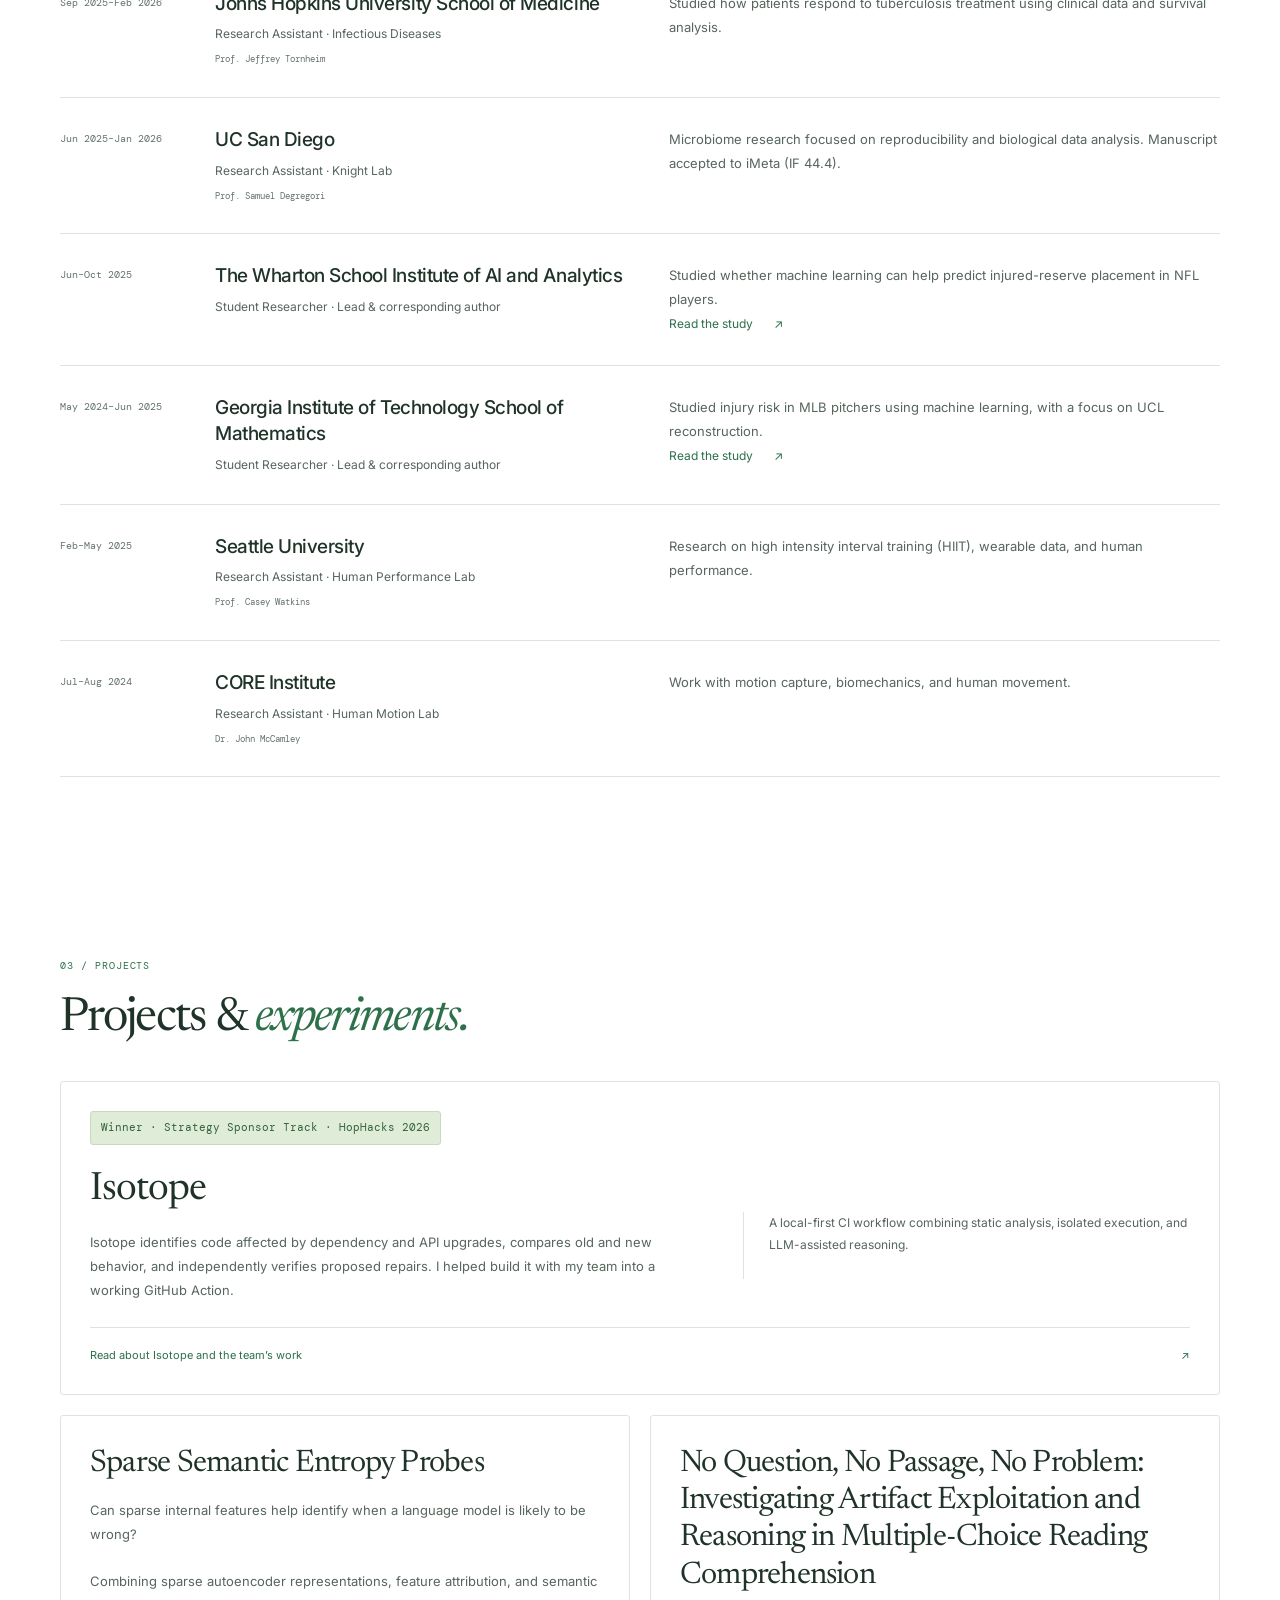
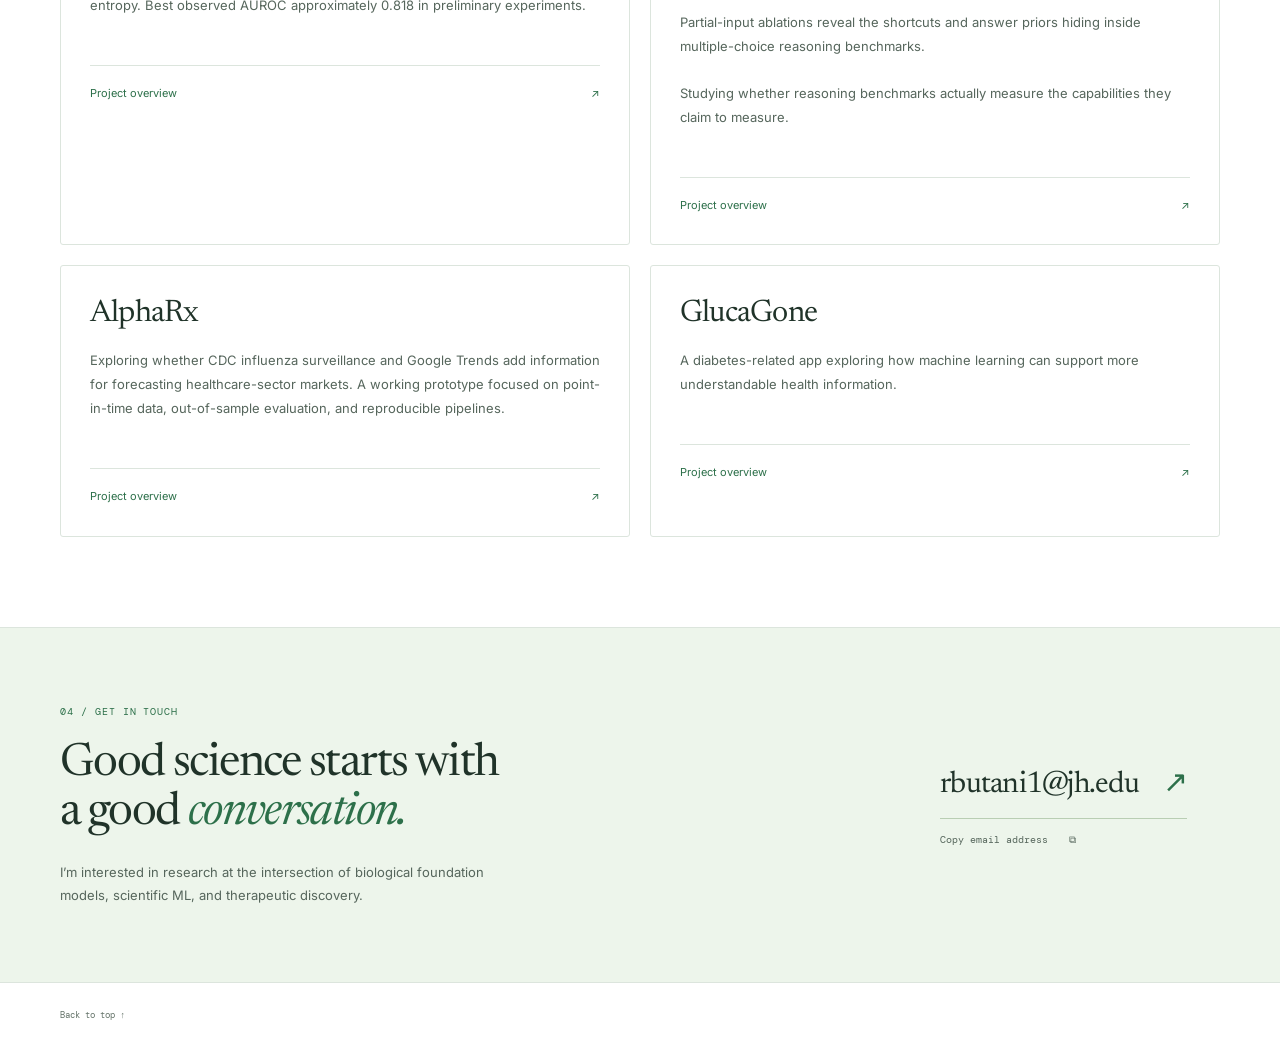
==== commit a507e3d5: "Remove duplicate homepage resume links" ====
--- a/index.html
+++ b/index.html
@@ -13,7 +13,7 @@
   <link rel="preconnect" href="https://fonts.googleapis.com">
   <link rel="preconnect" href="https://fonts.gstatic.com" crossorigin>
   <link href="https://fonts.googleapis.com/css2?family=DM+Mono:wght@400;500&family=Inter:wght@400;450;500;550;600;650&family=Newsreader:ital,wght@0,400;0,450;0,500;1,400;1,450&display=swap" rel="stylesheet">
-  <link rel="stylesheet" href="styles.css">
+  <link rel="stylesheet" href="styles.css?v=20260926-2">
   <script src="app.js" defer></script>
   <noscript><style>.filters,.copy-email,.menu-toggle{display:none}@media(max-width:680px){.site-header{height:auto;flex-wrap:wrap;padding-block:15px}.main-nav{display:flex;position:static;order:3;width:100%;flex-wrap:wrap;box-shadow:none}.main-nav a{padding:6px 8px}.cv-link{margin-left:auto}}</style></noscript>
 </head>
@@ -39,7 +39,6 @@
         <div><h2>Currently</h2><p>Research at JHU DSAI<br>Applied AI at Johnson & Johnson</p></div>
         <div><h2>Background</h2><p>Healthcare ML, interpretability,<br>evaluation, and research systems.</p></div>
         <div><h2>Building toward</h2><p>Biological foundation models<br>and therapeutic discovery.</p></div>
-        <a href="Rohan_Butani_Research_Resume.pdf" target="_blank" rel="noopener">View resume <span aria-hidden="true">↗</span></a>
       </aside>
     </section>
 
@@ -87,7 +86,7 @@
 
 
 
-    <section class="contact-section" id="contact" aria-labelledby="contact-title"><div class="section-wrap"><p class="eyebrow section-label">04 / Get in touch</p><div class="contact-layout"><div><h2 id="contact-title">Good science starts with<br>a good <em>conversation.</em></h2><p>I’m interested in research at the intersection of biological foundation models, scientific ML, and therapeutic discovery.</p></div><div class="contact-actions"><a href="mailto:rbutani1@jh.edu" class="contact-email">rbutani1@jh.edu <span aria-hidden="true">↗</span></a><button class="copy-email mono" type="button">Copy email address <span aria-hidden="true">⧉</span></button><span class="copy-feedback" role="status"></span><a href="Rohan_Butani_Research_Resume.pdf" target="_blank" rel="noopener" class="text-link">View resume <span aria-hidden="true">↗</span></a></div></div></div></section>
+    <section class="contact-section" id="contact" aria-labelledby="contact-title"><div class="section-wrap"><p class="eyebrow section-label">04 / Get in touch</p><div class="contact-layout"><div><h2 id="contact-title">Good science starts with<br>a good <em>conversation.</em></h2><p>I’m interested in research at the intersection of biological foundation models, scientific ML, and therapeutic discovery.</p></div><div class="contact-actions"><a href="mailto:rbutani1@jh.edu" class="contact-email">rbutani1@jh.edu <span aria-hidden="true">↗</span></a><button class="copy-email mono" type="button">Copy email address <span aria-hidden="true">⧉</span></button><span class="copy-feedback" role="status"></span></div></div></div></section>
   </main>
   <footer class="site-footer section-wrap"><a href="#main">Back to top ↑</a></footer>
 </body>
--- a/styles.css
+++ b/styles.css
@@ -105,7 +105,7 @@
 .tags span { padding: 4px 7px; background: #f5f8f3; border: 1px solid var(--line); border-radius: 2px; }
 .metric-note { display: block; color: var(--dim); font-size: 10px; margin-top: 12px; }
 .build-grid { display: grid; grid-template-columns: 1fr 1fr; gap: 20px; }
-.build-card { display: flex; flex-direction: column; border: 1px solid var(--line); padding: 29px; border-radius: 3px; transition: border-color .2s; }
+.build-card { background: var(--bg); display: flex; flex-direction: column; border: 1px solid var(--line); padding: 29px; border-radius: 3px; transition: border-color .2s; }
 .build-card:hover { border-color: #8eae87; }
 .build-top { display: flex; justify-content: space-between; align-items: center; flex-wrap: wrap; gap: 12px; margin-bottom: 22px; }
 .build-top .eyebrow { font-size: 9px; color: var(--mint); }
@@ -113,7 +113,7 @@
 .build-card p { color: var(--muted); font-size: 13px; line-height: 1.85; margin-bottom: 23px; }
 .build-card .tags { margin-top: auto; }
 .build-link { display: flex; justify-content: space-between; margin-top: 25px; padding-top: 18px; border-top: 1px solid var(--line); font-size: 11px; color: var(--mint); }
-.build-featured { grid-column: 1 / -1; background: var(--bg); display: grid; grid-template-columns: 1.35fr 1fr; column-gap: 50px; }
+.build-featured { grid-column: 1 / -1; display: grid; grid-template-columns: 1.35fr 1fr; column-gap: 50px; }
 .build-featured .build-top { grid-column: 1 / -1; }
 .build-featured h3 { font-size: 39px; }
 .build-featured .award { font: 11px/1.6 var(--mono); color: #32633d; background: #dfecd8; border: 1px solid #c7dabe; padding: 7px 10px; border-radius: 3px; }
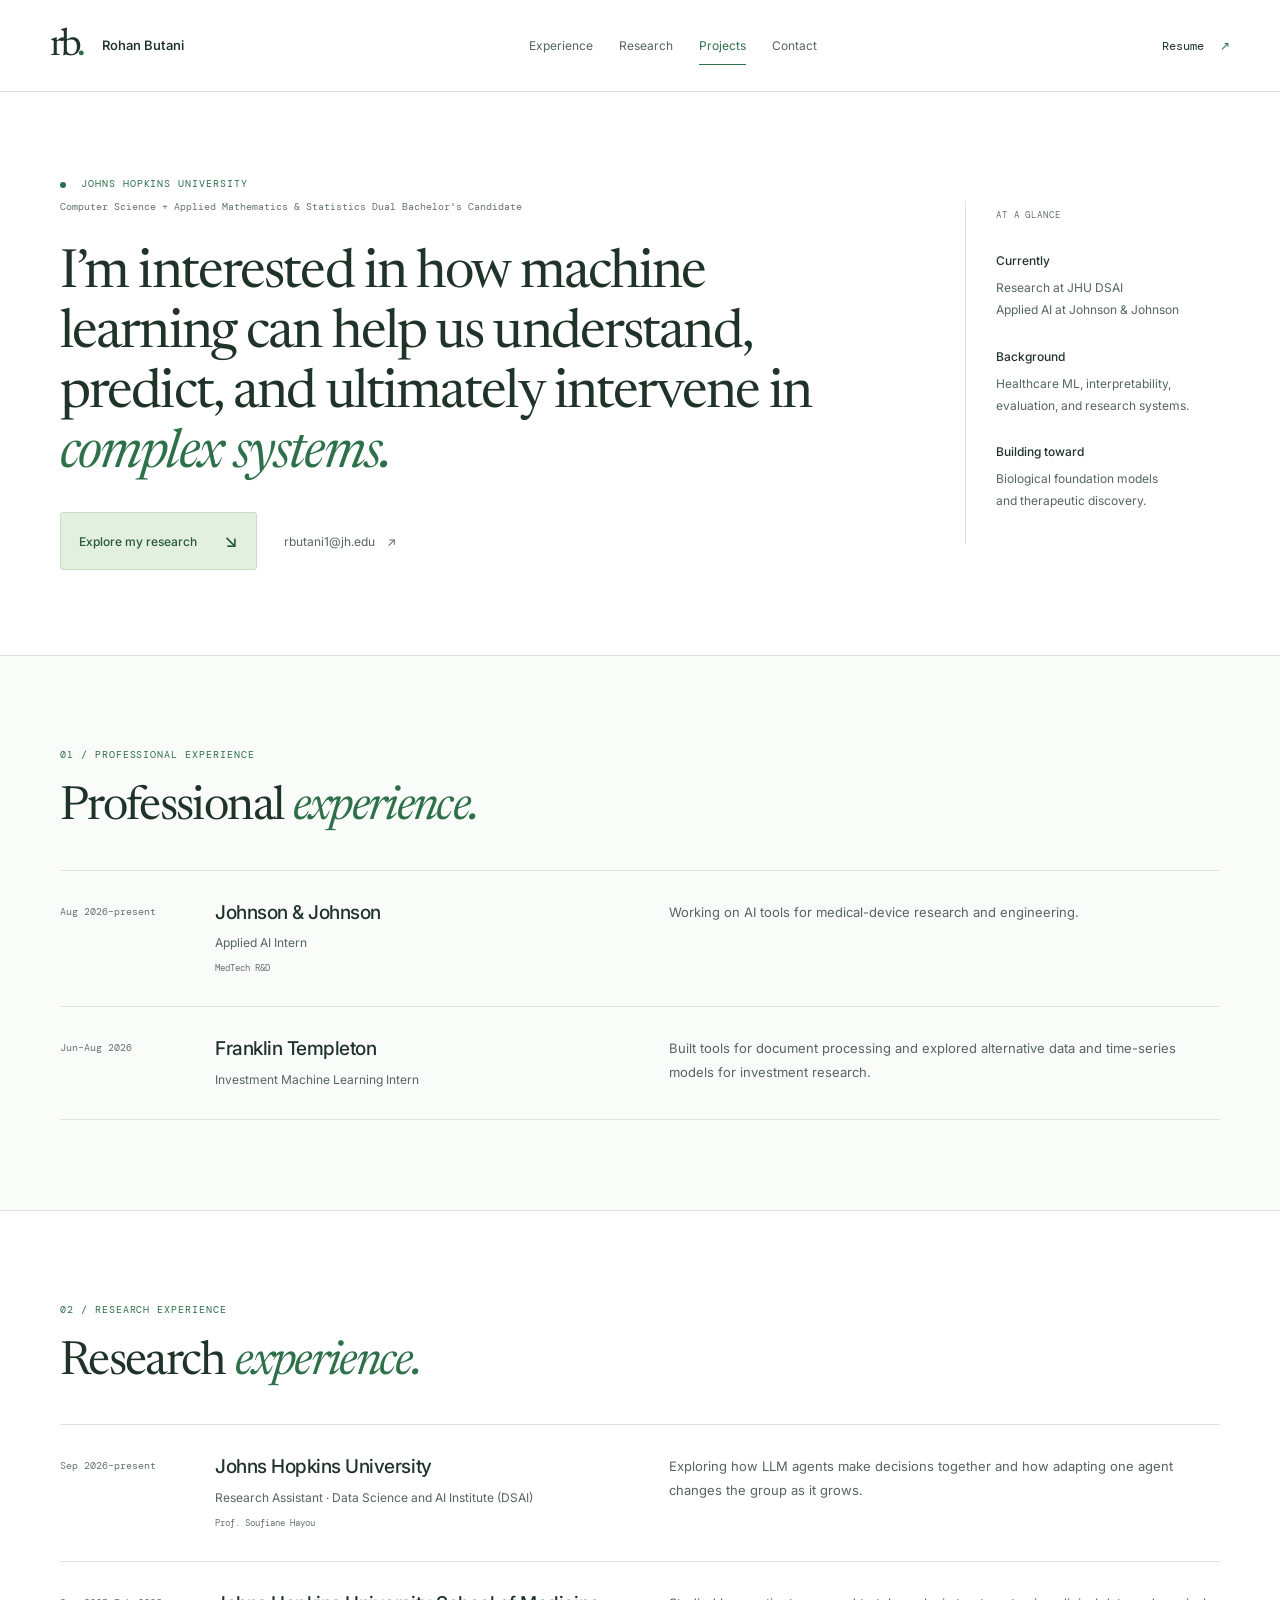
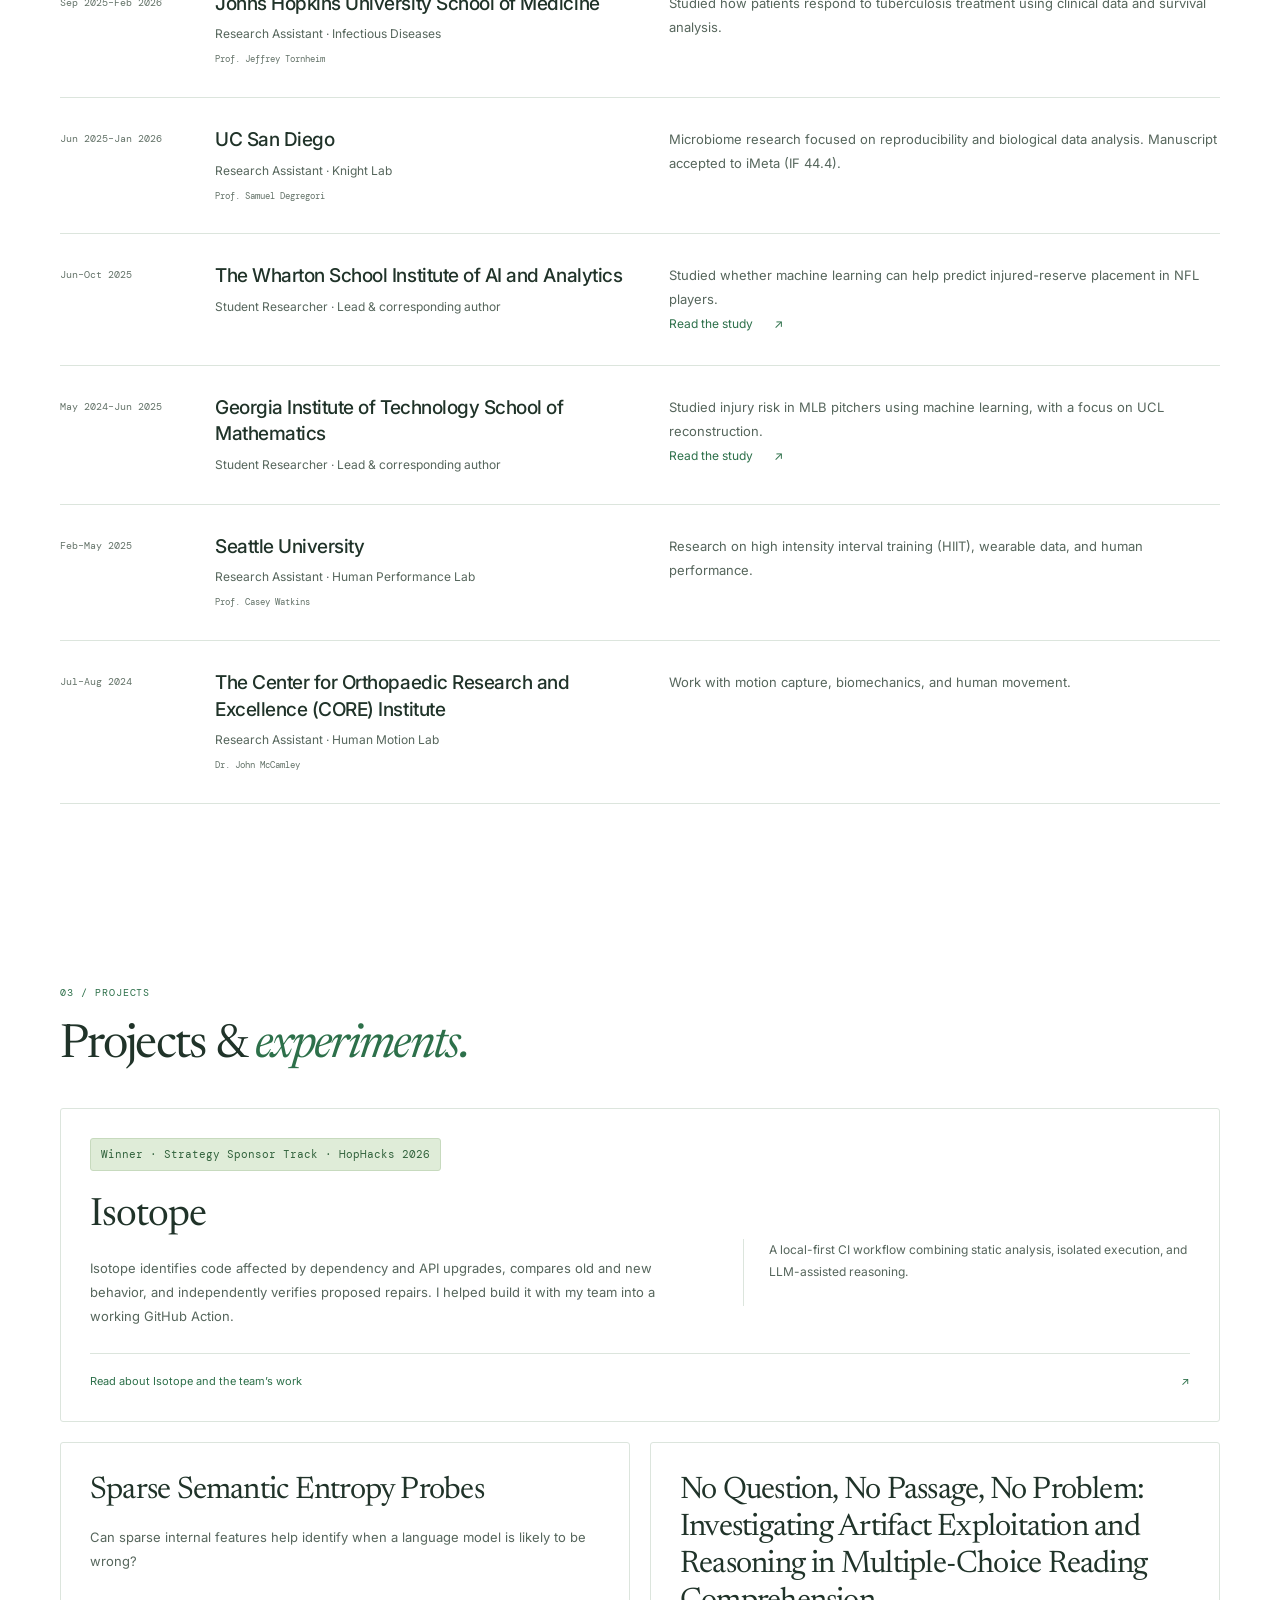
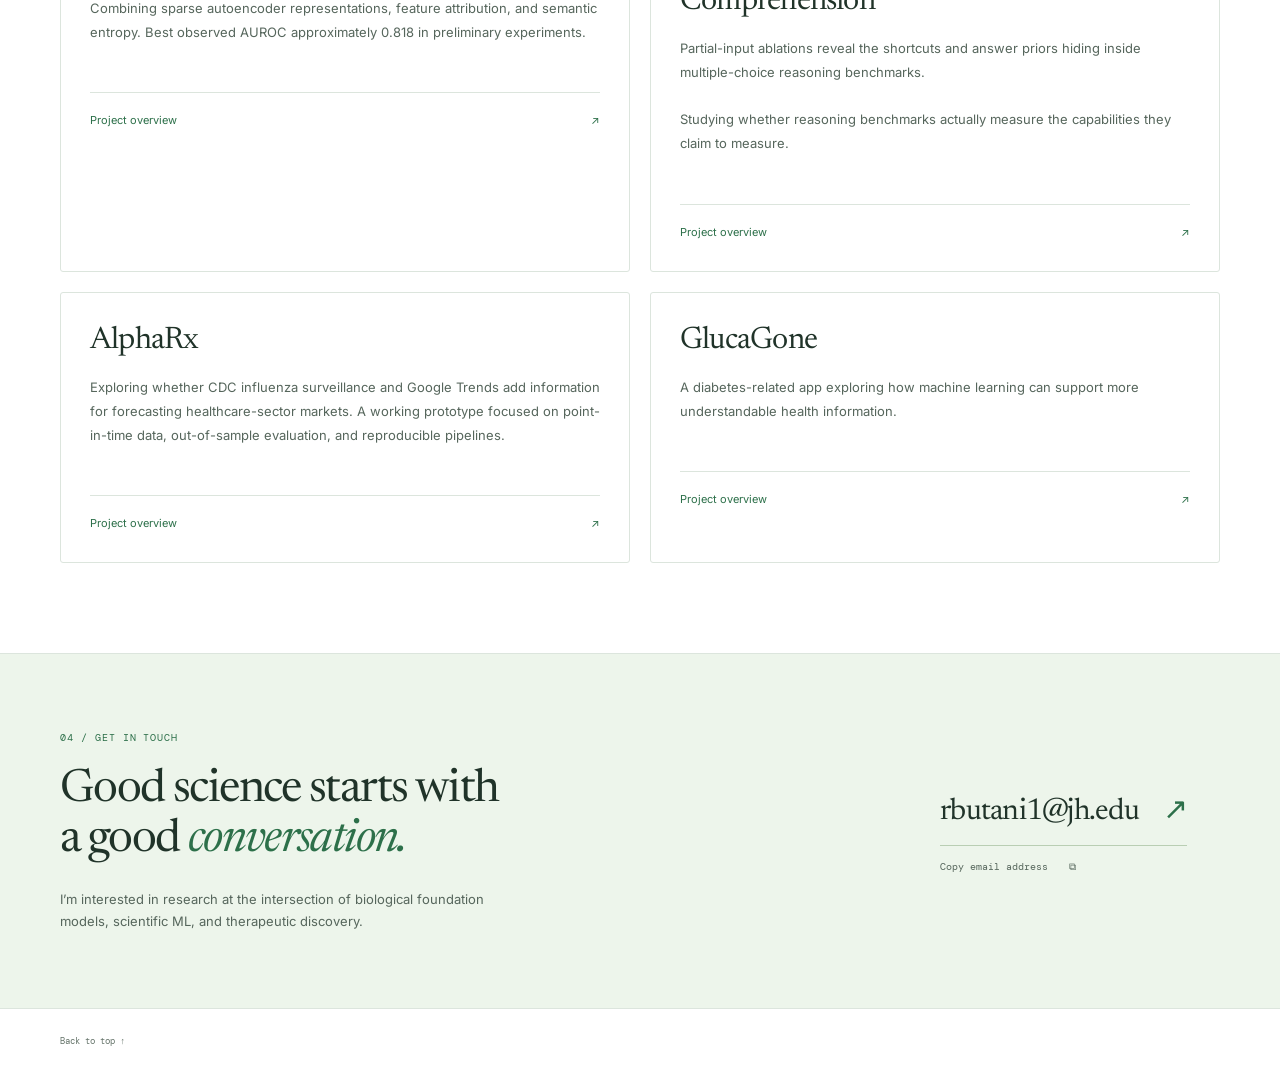
==== commit 4637c1b8: "Expand CORE Institute name in research experience" ====
--- a/index.html
+++ b/index.html
@@ -59,7 +59,7 @@
         <article class="timeline-item"><div class="timeline-date mono">Jun–Oct 2025</div><div class="timeline-org"><h3>The Wharton School Institute of AI and Analytics</h3><p>Student Researcher · Lead & corresponding author</p></div><div class="timeline-description"><p>Studied whether machine learning can help predict injured-reserve placement in NFL players.</p><p><a class="text-link" href="work/nfl/">Read the study <span aria-hidden="true">↗</span></a></p></div></article>
         <article class="timeline-item"><div class="timeline-date mono">May 2024–Jun 2025</div><div class="timeline-org"><h3>Georgia Institute of Technology School of Mathematics</h3><p>Student Researcher · Lead & corresponding author</p></div><div class="timeline-description"><p>Studied injury risk in MLB pitchers using machine learning, with a focus on UCL reconstruction.</p><p><a class="text-link" href="work/ucl/">Read the study <span aria-hidden="true">↗</span></a></p></div></article>
         <article class="timeline-item"><div class="timeline-date mono">Feb–May 2025</div><div class="timeline-org"><h3>Seattle University</h3><p>Research Assistant · Human Performance Lab</p><span class="mono">Prof. Casey Watkins</span></div><div class="timeline-description"><p>Research on high intensity interval training (HIIT), wearable data, and human performance.</p></div></article>
-        <article class="timeline-item"><div class="timeline-date mono">Jul–Aug 2024</div><div class="timeline-org"><h3>CORE Institute</h3><p>Research Assistant · Human Motion Lab</p><span class="mono">Dr. John McCamley</span></div><div class="timeline-description"><p>Work with motion capture, biomechanics, and human movement.</p></div></article>
+        <article class="timeline-item"><div class="timeline-date mono">Jul–Aug 2024</div><div class="timeline-org"><h3>The Center for Orthopaedic Research and Excellence (CORE) Institute</h3><p>Research Assistant · Human Motion Lab</p><span class="mono">Dr. John McCamley</span></div><div class="timeline-description"><p>Work with motion capture, biomechanics, and human movement.</p></div></article>
       </div>
     </section>
 
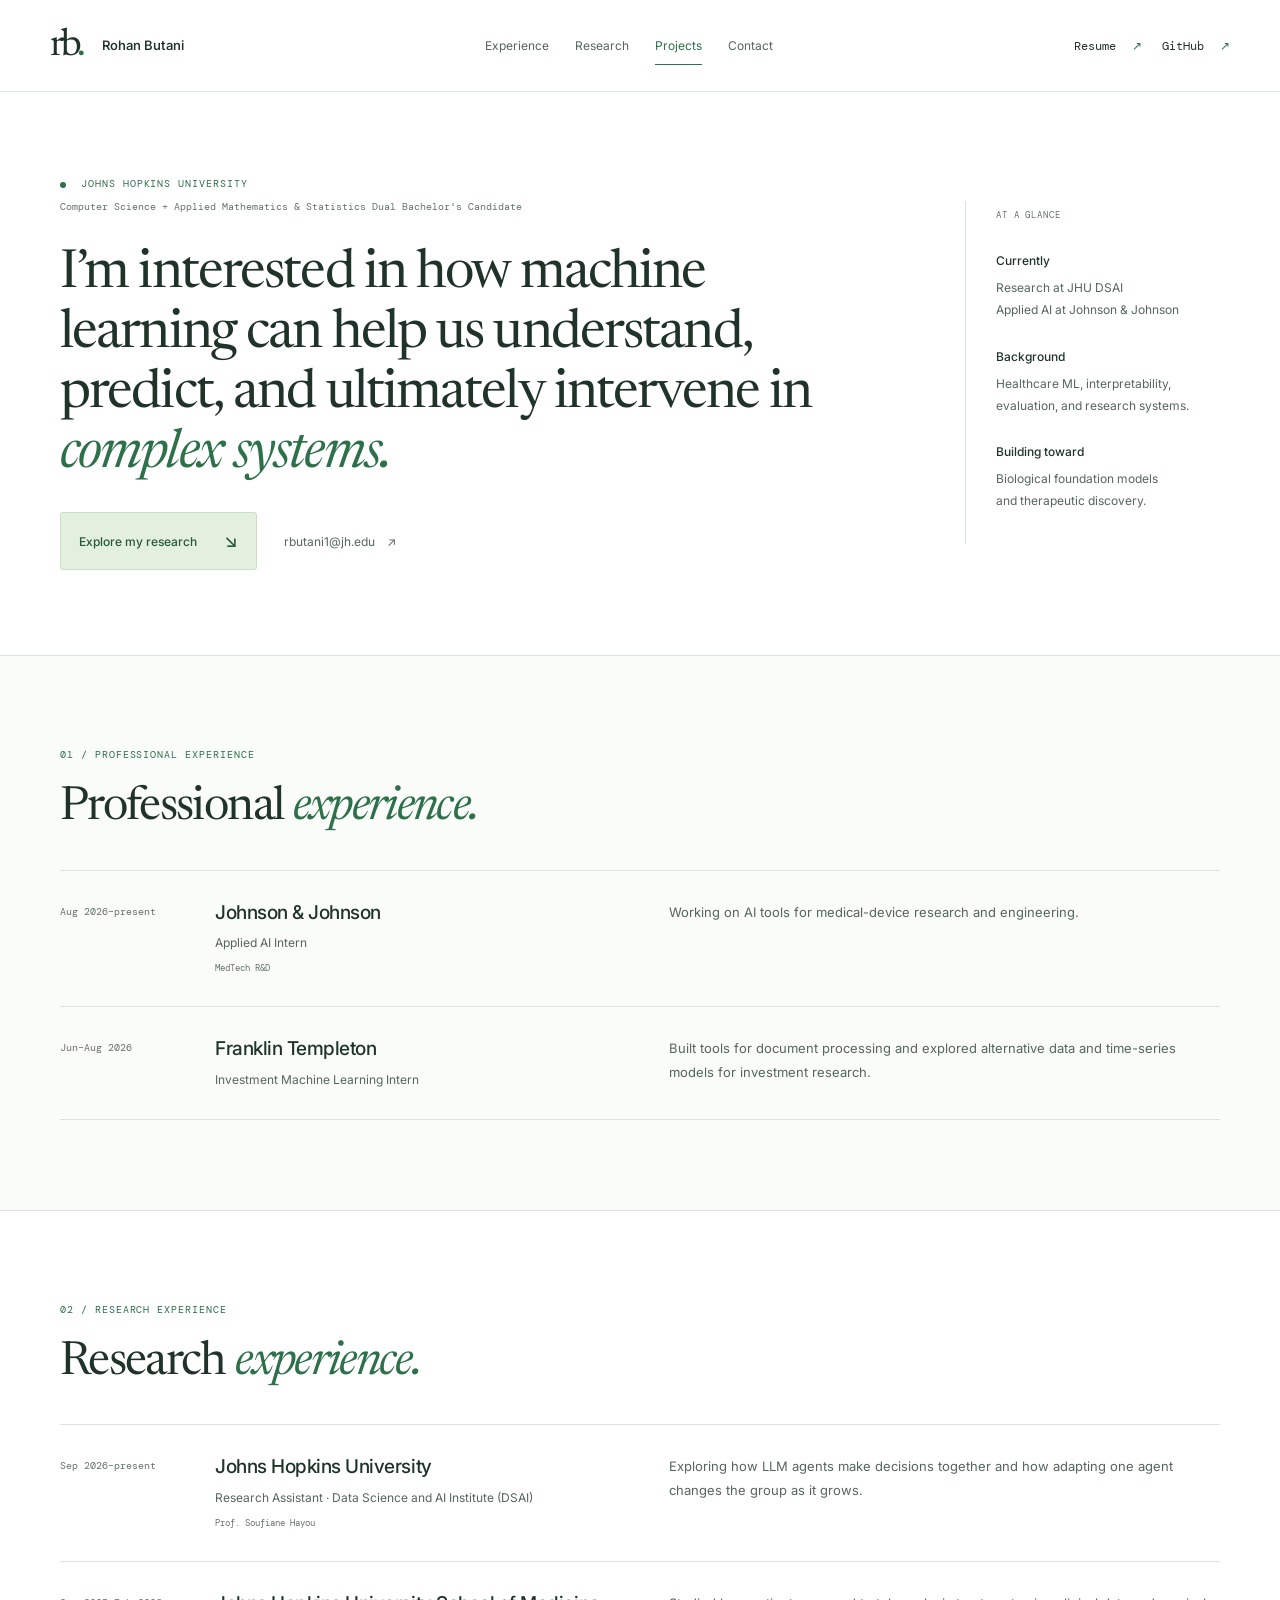
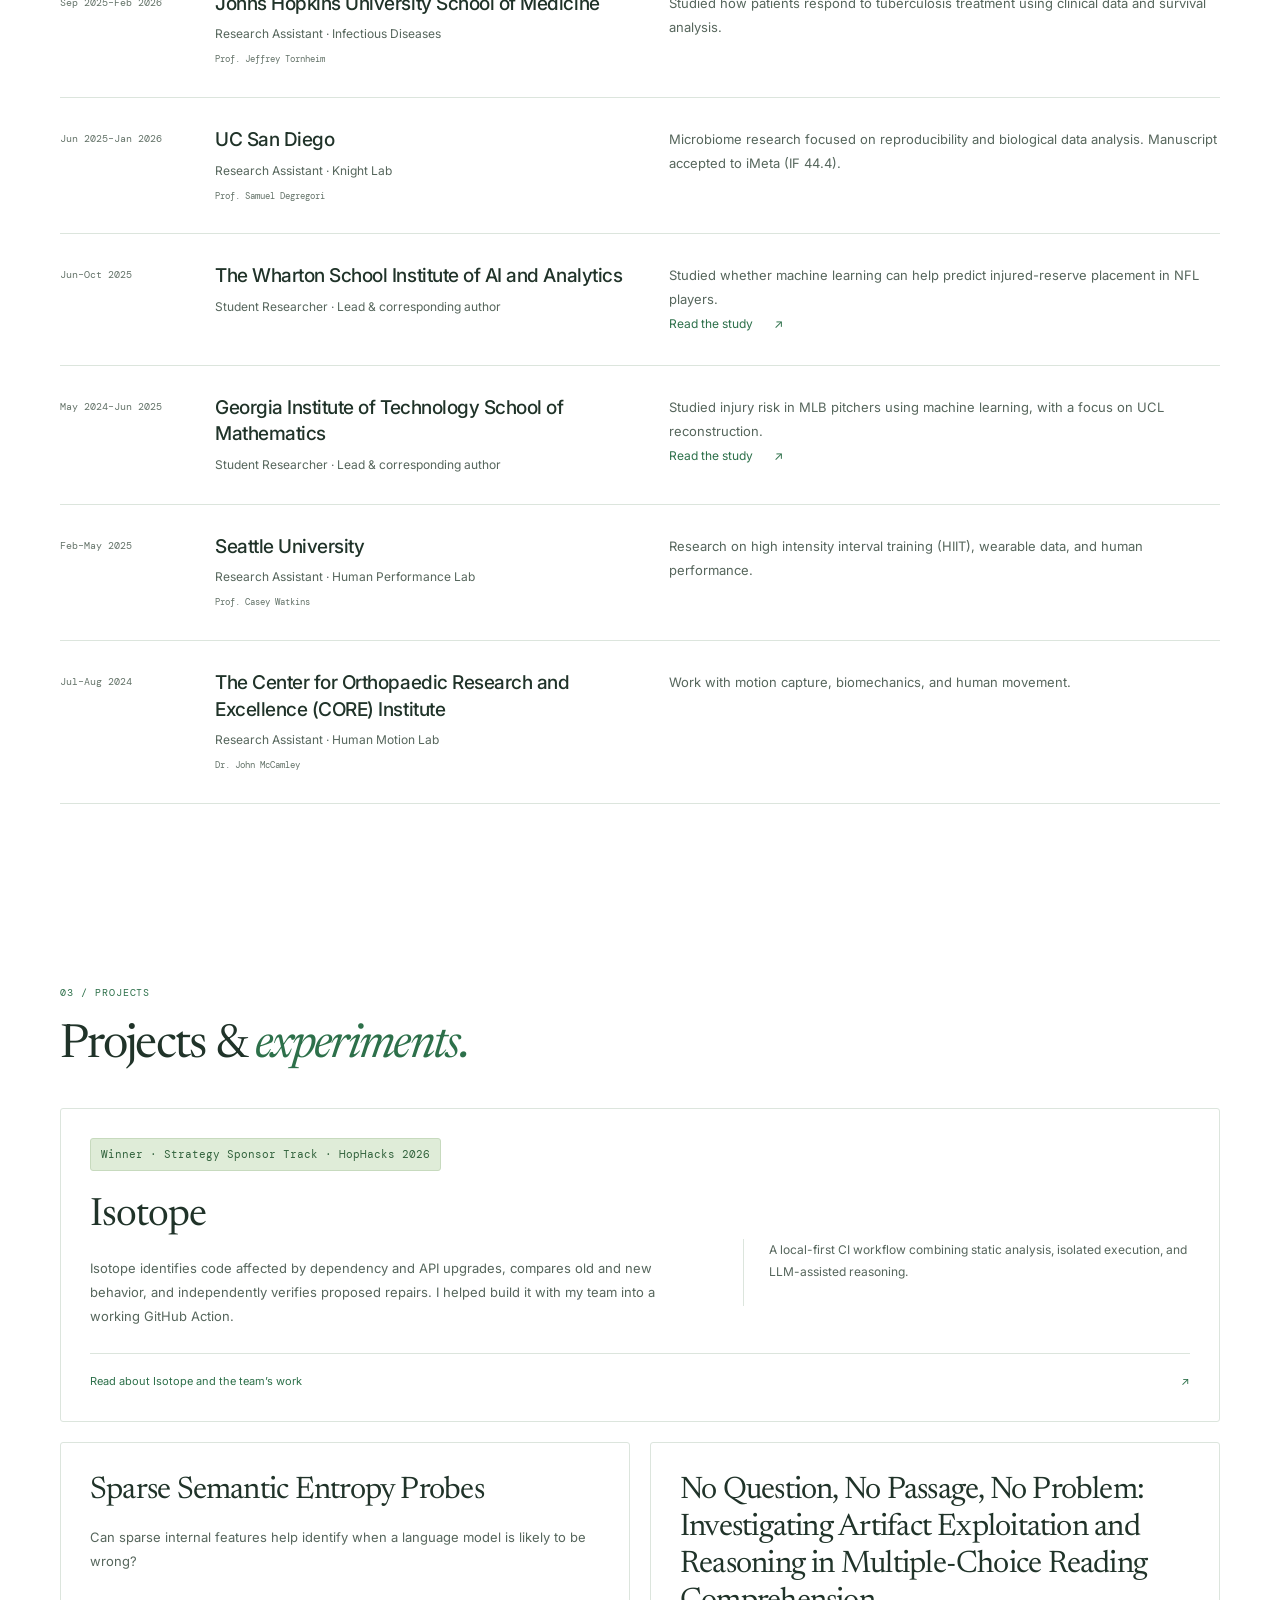
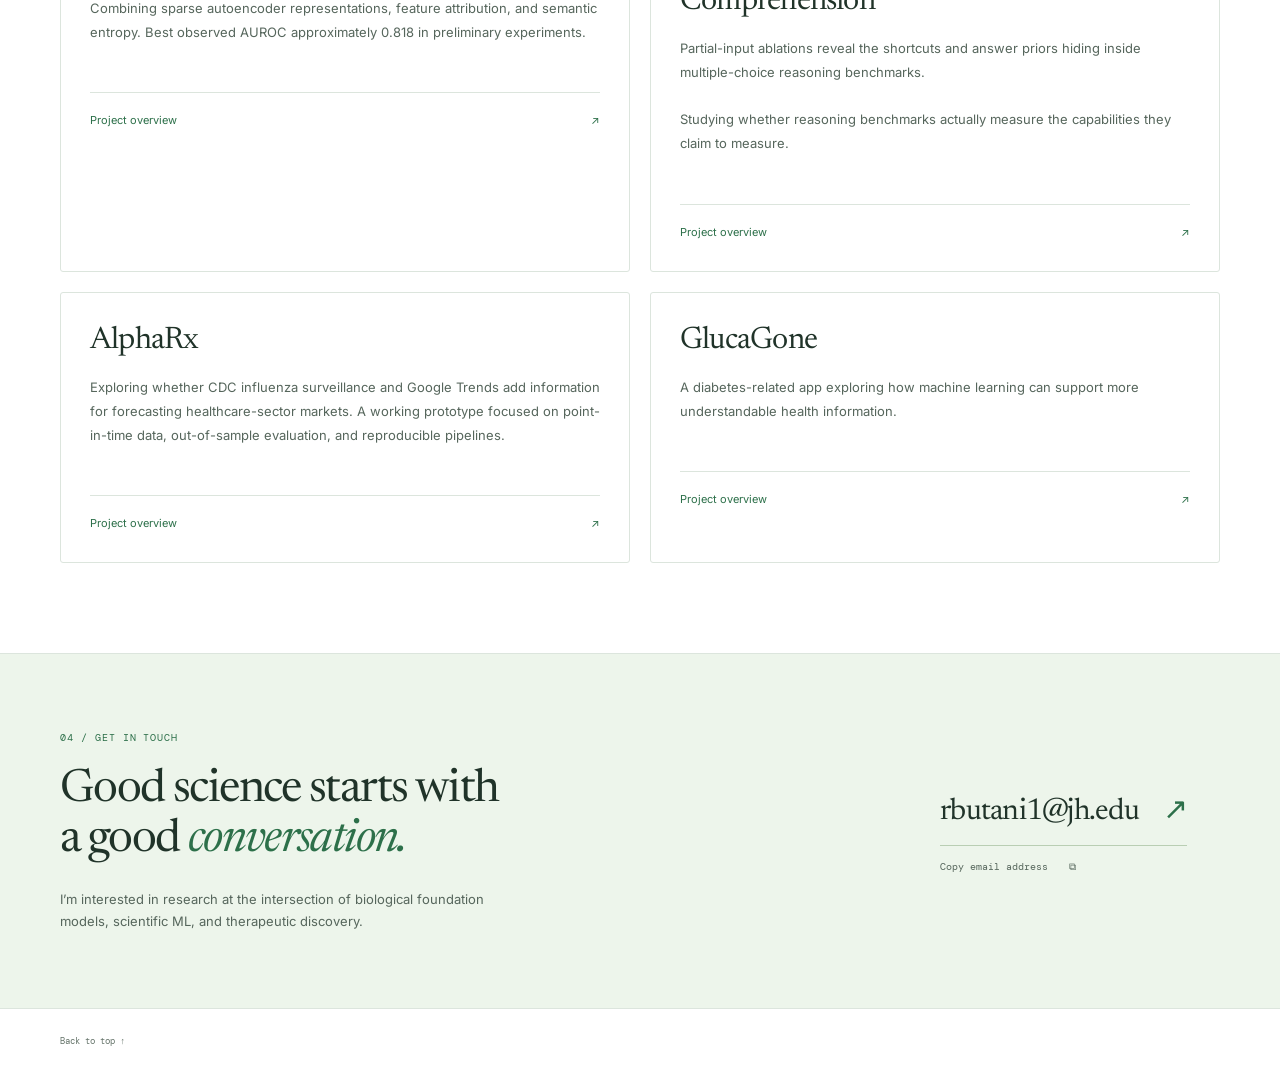
==== commit 4bda964c: "Add GitHub link beside Resume in site headers" ====
--- a/index.html
+++ b/index.html
@@ -13,7 +13,7 @@
   <link rel="preconnect" href="https://fonts.googleapis.com">
   <link rel="preconnect" href="https://fonts.gstatic.com" crossorigin>
   <link href="https://fonts.googleapis.com/css2?family=DM+Mono:wght@400;500&family=Inter:wght@400;450;500;550;600;650&family=Newsreader:ital,wght@0,400;0,450;0,500;1,400;1,450&display=swap" rel="stylesheet">
-  <link rel="stylesheet" href="styles.css?v=20260926-2">
+  <link rel="stylesheet" href="styles.css?v=20260926-3">
   <script src="app.js" defer></script>
   <noscript><style>.filters,.copy-email,.menu-toggle{display:none}@media(max-width:680px){.site-header{height:auto;flex-wrap:wrap;padding-block:15px}.main-nav{display:flex;position:static;order:3;width:100%;flex-wrap:wrap;box-shadow:none}.main-nav a{padding:6px 8px}.cv-link{margin-left:auto}}</style></noscript>
 </head>
@@ -23,7 +23,7 @@
     <a class="identity" href="./" aria-label="Rohan Butani home"><span class="monogram">rb<span>.</span></span><span class="identity-text">Rohan Butani</span></a>
     <button class="menu-toggle" type="button" aria-expanded="false" aria-controls="main-nav">Menu <span>+</span></button>
     <nav class="main-nav" id="main-nav" aria-label="Main navigation"><a href="#professional-experience">Experience</a><a href="#experience">Research</a><a href="#projects">Projects</a><a href="#contact">Contact</a></nav>
-    <a class="resume-link" href="Rohan_Butani_Research_Resume.pdf" target="_blank" rel="noopener">Resume <span aria-hidden="true">↗</span></a>
+    <div class="header-actions"><a class="resume-link" href="Rohan_Butani_Research_Resume.pdf" target="_blank" rel="noopener">Resume <span aria-hidden="true">↗</span></a><a class="resume-link" href="https://github.com/rohanbutani" target="_blank" rel="noopener">GitHub <span aria-hidden="true">↗</span></a></div>
   </header>
 
   <main id="main">
--- a/styles.css
+++ b/styles.css
@@ -46,7 +46,8 @@
 .main-nav { display: flex; align-items: center; gap: 26px; }
 .main-nav a { padding: 8px 0; color: var(--muted); font-size: 12px; border-bottom: 1px solid transparent; }
 .main-nav a:hover, .main-nav a.active { color: var(--mint); border-color: var(--mint); }
-.resume-link { font: 12px var(--mono); }
+.header-actions { display: flex; align-items: center; gap: 20px; flex-shrink: 0; }
+.resume-link { font: 12px var(--mono); white-space: nowrap; }
 .resume-link span { color: var(--mint); margin-left: 9px; }
 .menu-toggle { display: none; }
 
@@ -283,7 +284,8 @@
 @media (max-width: 680px) {
   html { scroll-padding-top: 85px; }
   .section-wrap { width: calc(100% - 40px); }
-  .site-header { height: 75px; padding-inline: 20px; gap: 20px; }
+  .site-header { min-height: 75px; height: auto; padding: 14px 20px; gap: 12px; flex-wrap: wrap; }
+  .header-actions { gap: 14px; margin-left: auto; }
   .identity { gap: 12px; }
   .identity-text { display: block; font-size: 12px; }
   .identity-text small { font-size: 8px; }
